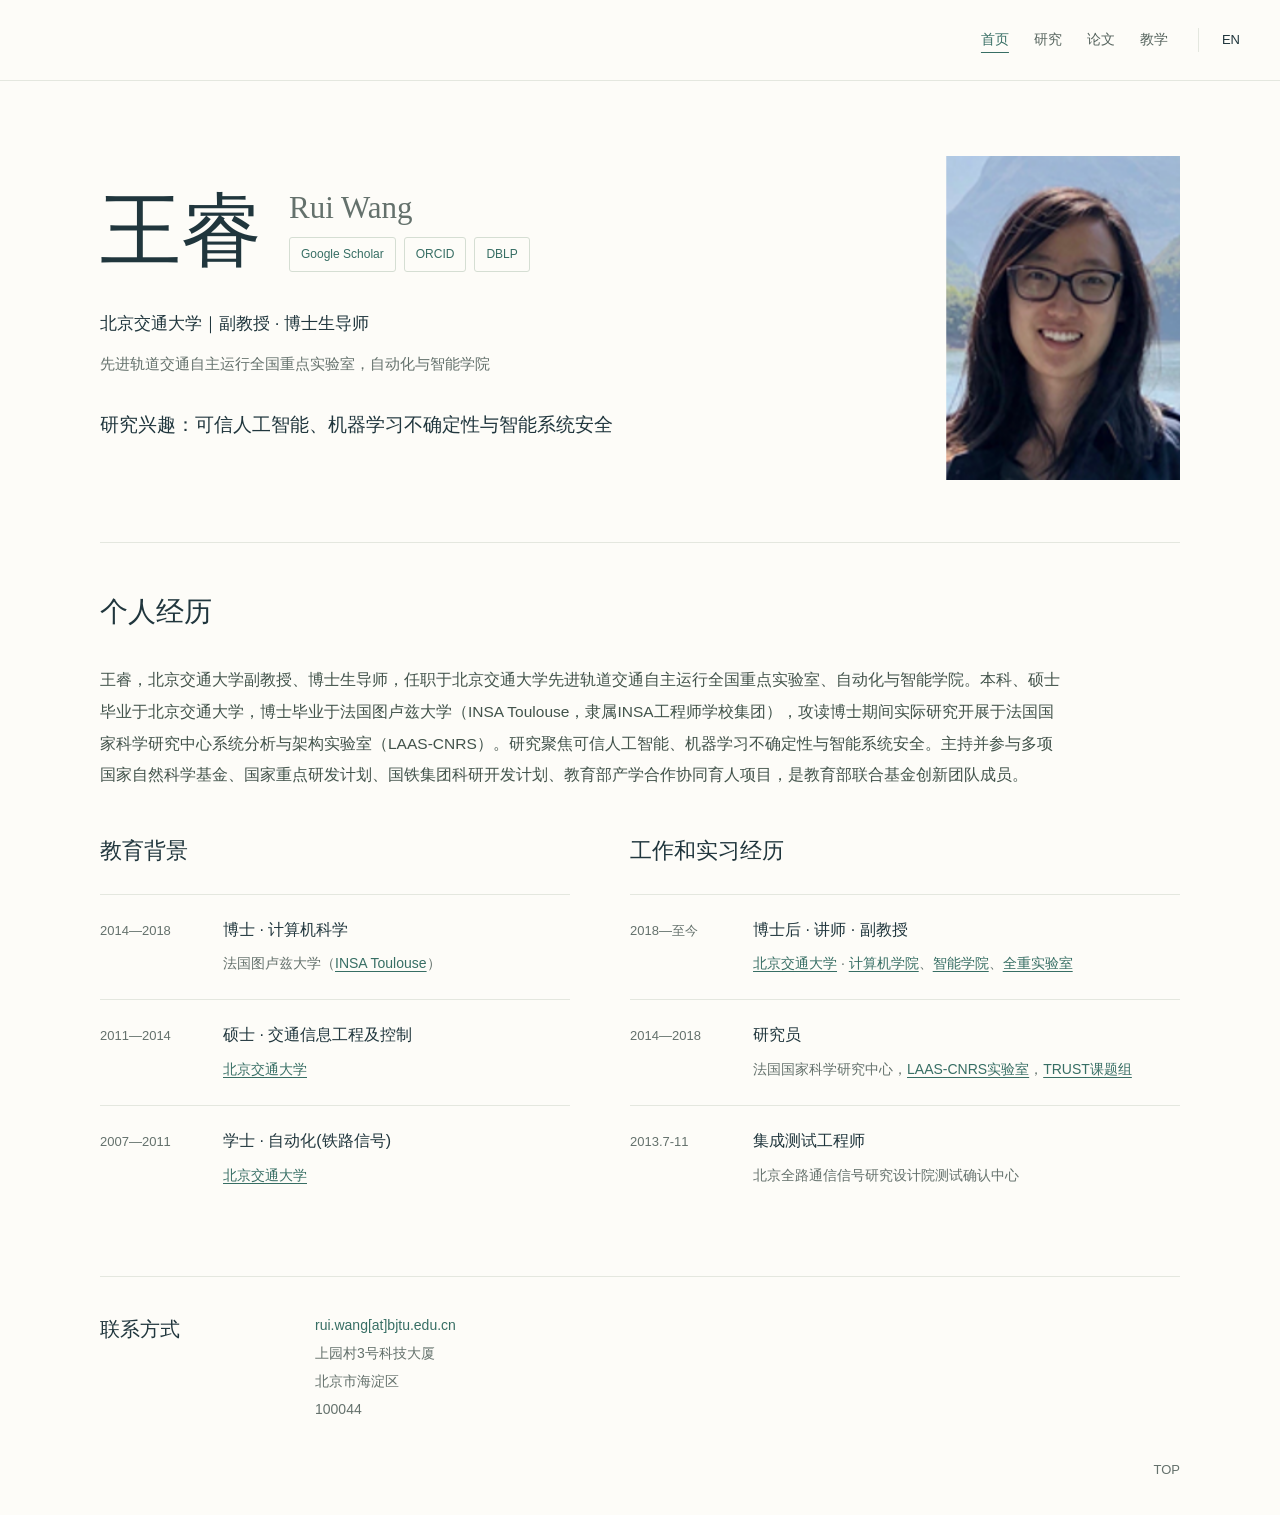
==== index.html @ f7c022c3 "Publish bilingual academic homepage" ====
<!doctype html>
<html lang="zh-CN"><head><meta charset="utf-8"><meta name="viewport" content="width=device-width, initial-scale=1"><title>王睿 | 北京交通大学</title><meta name="description" content="王睿，北京交通大学副教授、博士生导师。研究可信人工智能、不确定性量化、对抗鲁棒性与智能系统安全。"><meta name="theme-color" content="#fdfcf8"><link rel="icon" type="image/svg+xml" href="./assets/favicon.svg"><link rel="stylesheet" href="./styles.css"><link rel="canonical" href="https://rwang0309.github.io/"><link rel="alternate" hreflang="zh-CN" href="https://rwang0309.github.io/"><link rel="alternate" hreflang="en" href="https://rwang0309.github.io/en/"><link rel="alternate" hreflang="x-default" href="https://rwang0309.github.io/"><meta property="og:title" content="王睿 | 北京交通大学"><meta property="og:description" content="王睿，北京交通大学副教授、博士生导师。研究可信人工智能、不确定性量化、对抗鲁棒性与智能系统安全。"><meta property="og:type" content="profile"><meta property="og:url" content="https://rwang0309.github.io/"><meta property="og:image" content="https://rwang0309.github.io/assets/portrait.png"><meta property="og:locale" content="zh_CN"><script type="application/ld+json">{"@context":"https://schema.org","@type":"Person","name":"Rui Wang","alternateName":"王睿","jobTitle":"Associate Professor","url":"https://rwang0309.github.io","email":"mailto:rui.wang@bjtu.edu.cn","image":"https://rwang0309.github.io/assets/portrait.png","affiliation":{"@type":"CollegeOrUniversity","name":"Beijing Jiaotong University"},"sameAs":["https://scholar.google.com/citations?user=rSBGefoAAAAJ&hl=en","https://orcid.org/0000-0002-7121-9574","https://dblp.org/pid/06/2293-42.html"]}</script><script src="./app.js" defer></script></head>
<body data-page="home" id="top"><a class="skip-link" href="#main">跳转到正文</a><header class="site-header"><div class="header-inner container"><button class="menu-toggle" type="button" aria-expanded="false" aria-controls="main-nav" aria-label="展开导航"><span></span><span></span></button><nav class="main-nav" id="main-nav" aria-label="主导航"><a href="index.html" aria-current="page">首页</a><a href="research.html">研究</a><a href="publications.html">论文</a><a href="teaching.html">教学</a></nav><a class="language-switch" href="en/index.html" lang="en" hreflang="en" aria-label="Switch to English">EN</a></div></header><main class="container page-main" id="main"><section class="hero"><div class="hero-copy"><div class="hero-identity"><h1 class="hero-name">王睿</h1><div class="alternate-identity"><p class="alternate-name" lang="en">Rui Wang</p><div class="academic-links" aria-label="学术主页"><a class="academic-link" href="https://scholar.google.com/citations?user=rSBGefoAAAAJ&amp;hl=en" target="_blank" rel="noopener noreferrer">Google Scholar</a><a class="academic-link" href="https://orcid.org/0000-0002-7121-9574" target="_blank" rel="noopener noreferrer">ORCID</a><a class="academic-link" href="https://dblp.org/pid/06/2293-42.html" target="_blank" rel="noopener noreferrer">DBLP</a></div></div></div><p class="hero-role">北京交通大学｜副教授 · 博士生导师</p><p class="hero-affiliation">先进轨道交通自主运行全国重点实验室，自动化与智能学院</p><p class="hero-focus">研究兴趣：可信人工智能、机器学习不确定性与智能系统安全</p></div><div class="hero-portrait"><div class="portrait-wrap"><img src="./assets/portrait.png" width="196" height="270" alt="王睿老师肖像" fetchpriority="high"></div></div></section><section class="home-biography" id="biography"><h2 class="home-section-title">个人经历</h2><div class="bio-copy"><p>王睿，北京交通大学副教授、博士生导师，任职于北京交通大学先进轨道交通自主运行全国重点实验室、自动化与智能学院。本科、硕士毕业于北京交通大学，博士毕业于法国图卢兹大学（INSA Toulouse，隶属INSA工程师学校集团），攻读博士期间实际研究开展于法国国家科学研究中心系统分析与架构实验室（LAAS-CNRS）。研究聚焦可信人工智能、机器学习不确定性与智能系统安全。主持并参与多项国家自然科学基金、国家重点研发计划、国铁集团科研开发计划、教育部产学合作协同育人项目，是教育部联合基金创新团队成员。</p></div><div class="timeline-grid"><section class="timeline-column"><h2>教育背景</h2><div class="timeline-item"><span class="timeline-date">2014—2018</span><div class="timeline-detail"><h3>博士 · 计算机科学</h3><p>法国图卢兹大学（<a href="https://www.insa-toulouse.fr/" target="_blank" rel="noopener noreferrer">INSA Toulouse</a>）</p></div></div><div class="timeline-item"><span class="timeline-date">2011—2014</span><div class="timeline-detail"><h3>硕士 · 交通信息工程及控制</h3><p><a href="https://www.bjtu.edu.cn/" target="_blank" rel="noopener noreferrer">北京交通大学</a></p></div></div><div class="timeline-item"><span class="timeline-date">2007—2011</span><div class="timeline-detail"><h3>学士 · 自动化(铁路信号)</h3><p><a href="https://www.bjtu.edu.cn/" target="_blank" rel="noopener noreferrer">北京交通大学</a></p></div></div></section><section class="timeline-column"><h2>工作和实习经历</h2><div class="timeline-item"><span class="timeline-date">2018—至今</span><div class="timeline-detail"><h3>博士后 · 讲师 · 副教授</h3><p><a href="https://www.bjtu.edu.cn/" target="_blank" rel="noopener noreferrer">北京交通大学</a> · <a href="https://cs.bjtu.edu.cn/" target="_blank" rel="noopener noreferrer">计算机学院</a>、<a href="https://ai.bjtu.edu.cn/" target="_blank" rel="noopener noreferrer">智能学院</a>、<a href="https://raolab.bjtu.edu.cn/" target="_blank" rel="noopener noreferrer">全重实验室</a></p></div></div><div class="timeline-item"><span class="timeline-date">2014—2018</span><div class="timeline-detail"><h3>研究员</h3><p>法国国家科学研究中心，<a href="https://www.laas.fr/fr/" target="_blank" rel="noopener noreferrer">LAAS-CNRS实验室</a>，<a href="https://www.laas.fr/fr/equipes/trust/" target="_blank" rel="noopener noreferrer">TRUST课题组</a></p></div></div><div class="timeline-item"><span class="timeline-date">2013.7-11</span><div class="timeline-detail"><h3>集成测试工程师</h3><p>北京全路通信信号研究设计院测试确认中心</p></div></div></section></div></section></main><footer class="site-footer"><div class="container contact-footer" id="contact"><h2>联系方式</h2><address><a href="mailto:rui.wang@bjtu.edu.cn">rui.wang[at]bjtu.edu.cn</a><br>上园村3号科技大厦<br>北京市海淀区<br>100044</address></div><div class="container footer-inner"><a class="back-to-top" href="#top">TOP</a></div></footer></body></html>
---- styles.css ----
:root {
  color-scheme: light;
  --paper: #fdfcf8;
  --ink: #20363d;
  --muted: #64716c;
  --teal: #376e64;
  --line: #e4e7df;
  --font: -apple-system, BlinkMacSystemFont, "PingFang SC", "Microsoft YaHei", "Helvetica Neue", sans-serif;
}
*, *::before, *::after { box-sizing: border-box; }
html { scroll-padding-top: 95px; }
body { margin: 0; min-height: 100vh; display: flex; flex-direction: column; background: var(--paper); color: var(--ink); font-family: var(--font); font-size: 16px; line-height: 1.8; -webkit-font-smoothing: antialiased; }
[hidden] { display: none !important; }
::selection { background: #e5ede3; }
a { color: var(--teal); text-decoration-thickness: 1px; text-underline-offset: .22em; }
a:hover { color: #214f45; }
a:focus-visible, button:focus-visible { outline: 2px solid var(--teal); outline-offset: 5px; }
button { font: inherit; cursor: pointer; }
img { display: block; max-width: 100%; height: auto; }
h1, h2, h3, p { margin-top: 0; }
h1, h2, h3 { font-weight: 500; }
.container { width: min(1080px, calc(100% - 96px)); margin-inline: auto; }
.skip-link { position: fixed; z-index: 100; left: 16px; top: 10px; padding: 8px 16px; color: white; background: var(--ink); transform: translateY(-180%); }
.skip-link:focus { transform: translateY(0); }
.site-header { position: sticky; z-index: 20; top: 0; background: var(--paper); border-bottom: 1px solid var(--line); }
.header-inner { width: min(1200px, calc(100% - 72px)); min-height: 80px; display: flex; align-items: center; gap: 30px; }
.brand { flex-shrink: 0; color: var(--ink); font-size: 18px; font-weight: 500; text-decoration: none; }
.main-nav { display: flex; gap: 25px; align-items: center; margin-left: auto; }
.main-nav a { color: #56645e; text-decoration: none; font-size: 14px; white-space: nowrap; }
.main-nav a[aria-current="page"] { color: var(--teal); text-decoration: underline; text-underline-offset: 8px; }
.language-switch { padding-left: 23px; border-left: 1px solid var(--line); color: var(--ink); text-decoration: none; font-size: 13px; }
.menu-toggle { display: none; min-height: 42px; width: 42px; border: 1px solid var(--line); color: var(--ink); background: transparent; }
.menu-toggle span { display: block; width: 18px; height: 1.5px; margin: 5px auto; background: currentColor; }
.page-main { flex: 1; padding-block: 55px 70px; }
.page-title { margin-bottom: 37px; font-size: 32px; line-height: 1.4; }
html[lang="en"] .page-title { font-family: Georgia, "Times New Roman", serif; font-size: 37px; }
body[data-page="home"] .page-main { display: flex; flex-direction: column; justify-content: center; padding-block: 55px 35px; }
.hero { display: grid; grid-template-columns: minmax(0, 1fr) 235px; align-items: center; gap: 85px; padding-block: 40px 65px; }
.hero-name { margin-bottom: 30px; font-size: clamp(60px, 6.3vw, 82px); font-weight: 500; line-height: 1.2; }
html[lang="en"] .hero-name { font-family: Georgia, "Times New Roman", serif; font-weight: 400; letter-spacing: -.04em; }
.hero-name span { display: inline-block; margin-left: 21px; color: var(--muted); font: 400 .38em Georgia, serif; letter-spacing: 0; }
html[lang="en"] .hero-name span { font-family: var(--font); }
.hero-role { margin-bottom: 11px; font-size: 17px; font-weight: 500; }
.hero-affiliation { margin-bottom: 29px; color: var(--muted); font-size: 15px; line-height: 1.9; }
.hero-focus { margin-bottom: 12px; font-size: 21px; line-height: 1.8; }
.hero-focus-en { margin-bottom: 0; color: var(--muted); font: italic 17px/1.8 Georgia, serif; }
.hero-actions { display: flex; align-items: center; gap: 20px; margin-top: 28px; }
.button { display: inline-flex; align-items: center; justify-content: center; min-width: 85px; min-height: 43px; padding: 8px 21px; text-decoration: none; font-size: 14px; }
.button-primary { background: var(--teal); color: white; border: 1px solid var(--teal); }
.button-primary:hover { color: white; background: #28584e; }
.button-text { border: 1px solid #cfdbd1; }
.hero-portrait { width: 235px; justify-self: end; }
.portrait-wrap img { width: 100%; aspect-ratio: 196 / 270; object-fit: cover; }
.home-contact { display: flex; flex-wrap: wrap; gap: 18px 32px; padding-top: 23px; border-top: 1px solid var(--line); }
.home-contact a { font-size: 14px; text-decoration: none; }
.home-contact a:hover { text-decoration: underline; }
.bio-copy { max-width: 960px; }
.bio-copy p { margin-bottom: 22px; color: #42534b; font-size: 15.5px; line-height: 2.05; }
.timeline-grid { display: grid; grid-template-columns: 1fr 1.17fr; gap: 60px; margin-top: 50px; }
.timeline-column h2 { margin-bottom: 23px; font-size: 22px; }
.timeline-item { display: grid; grid-template-columns: 105px minmax(0,1fr); gap: 18px; padding-block: 22px; border-top: 1px solid var(--line); }
.timeline-date { padding-top: 2px; color: var(--muted); font-size: 13px; font-variant-numeric: tabular-nums; }
.timeline-detail h3 { margin-bottom: 7px; font-size: 16px; line-height: 1.65; }
.timeline-detail p { margin-bottom: 0; color: var(--muted); font-size: 14px; line-height: 1.95; }
.research-list { max-width: 860px; }
.research-area { padding-block: 29px 32px; border-top: 1px solid var(--line); }
.research-area h2 { margin-bottom: 15px; font-size: 23px; line-height: 1.55; }
.area-description { margin-bottom: 17px; color: #53645a; font-size: 16px; line-height: 1.95; }
.area-papers { font-size: 14px; }
.publications-tools { margin-bottom: 23px; }
.publications-tools > a { font-size: 14px; }
.filter-bar { display: flex; flex-wrap: wrap; gap: 9px; margin-top: 23px; }
.filter-button { min-height: 40px; padding: 7px 14px; border: 1px solid var(--line); background: transparent; color: var(--muted); font-size: 13px; line-height: 1.6; }
.filter-button:hover { border-color: var(--teal); }
.filter-button.active { color: white; background: var(--teal); border-color: var(--teal); }
.publication { display: grid; grid-template-columns: 115px minmax(0,1fr); gap: 25px; padding-block: 25px; border-top: 1px solid var(--line); }
.pub-meta { color: var(--teal); font-size: 13px; line-height: 1.65; overflow-wrap: anywhere; }
.pub-year { display: block; margin-top: 5px; color: var(--muted); }
.pub-content { min-width: 0; }
.pub-title { margin-bottom: 8px; font-size: 17px; line-height: 1.65; }
.pub-authors, .pub-journal { margin-bottom: 8px; color: var(--muted); font-size: 13px; line-height: 1.85; }
.pub-authors strong { color: var(--ink); font-weight: 600; }
.pub-links { display: flex; flex-wrap: wrap; gap: 22px; }
.pub-links a { font-size: 13px; }
.project { display: grid; grid-template-columns: 120px minmax(0,1fr) auto; gap: 22px; align-items: baseline; padding-block: 27px; border-top: 1px solid var(--line); }
.project-years, .project-role { color: var(--muted); font-size: 14px; white-space: nowrap; }
.project-role.pi { color: var(--teal); }
.project-content h2 { margin-bottom: 8px; font-size: 17px; line-height: 1.75; }
.project-content p { margin-bottom: 0; color: var(--muted); font-size: 14px; }
.teaching-table, .alumni-table { width: 100%; border-collapse: collapse; text-align: left; }
.teaching-table th, .teaching-table td, .alumni-table th, .alumni-table td { padding: 23px 17px; border-bottom: 1px solid var(--line); vertical-align: top; font-size: 15px; }
.teaching-table th, .alumni-table th { border-top: 1px solid var(--line); color: var(--muted); font-size: 14px; font-weight: 400; }
.teaching-table th:first-child, .teaching-table td:first-child, .alumni-table th:first-child, .alumni-table td:first-child { padding-left: 0; }
.teaching-table th:first-child { width: 49%; }
.teaching-table th:nth-child(2) { width: 18%; }
.teaching-table td:nth-child(2), .teaching-table td:nth-child(3) { color: var(--muted); }
.course-title { font-size: 18px; line-height: 1.65; }
.alumni-groups { display: grid; grid-template-columns: 1fr 1fr; gap: 48px; }
.alumni-group { min-width: 0; }
.alumni-group h2 { margin-bottom: 26px; font-size: 22px; }
.alumni-table th, .alumni-table td { font-size: 14px; padding-inline: 11px; }
.alumni-template td { height: 90px; color: #9aa79a; }
.site-footer { margin-top: auto; }
.footer-inner { display: flex; justify-content: flex-end; padding-block: 20px 29px; }
.back-to-top { min-width: 42px; padding-block: 5px; text-align: right; color: var(--muted); text-decoration: none; font-size: 13px; }
@media (max-width: 1100px) {
 .container { width: calc(100% - 72px); }
 .header-inner { width: calc(100% - 56px); gap: 22px; }
 .main-nav { gap: 18px; }
 .main-nav a { font-size: 13px; }
 .hero { grid-template-columns: minmax(0,1fr) 215px; gap: 50px; }
 .hero-portrait { width: 215px; }
 .timeline-grid { gap: 36px; }
}
@media (max-width: 1000px) {
 .header-inner { position: relative; min-height: 74px; }
 .brand { margin-right: auto; }
 .menu-toggle { display: block; order: 3; }
 .language-switch { order: 2; border: 0; padding-left: 0; }
 .main-nav { display: none; position: absolute; inset: 74px -28px auto; flex-direction: column; align-items: stretch; gap: 0; padding: 10px 28px 18px; background: var(--paper); border-bottom: 1px solid var(--line); }
 .main-nav.is-open { display: flex; }
 .main-nav a { padding-block: 9px; font-size: 15px; }
 .main-nav a[aria-current="page"] { text-decoration: none; font-weight: 600; }
}
@media (max-width: 760px) {
 .container { width: calc(100% - 40px); }
 .header-inner { width: calc(100% - 36px); min-height: 70px; gap: 20px; }
 .brand { font-size: 17px; }
 .main-nav { inset: 70px -18px auto; padding-inline: 20px; }
 .page-main { padding-block: 35px 45px; }
 .page-title, html[lang="en"] .page-title { margin-bottom: 28px; font-size: 29px; }
 body[data-page="home"] .page-main { padding-block: 30px 25px; }
 .hero { grid-template-columns: minmax(0,1fr); gap: 34px; padding-block: 17px 35px; }
 .hero-name { margin-bottom: 25px; font-size: 55px; }
 .hero-name span { margin-left: 14px; font-size: .39em; }
 .hero-role { font-size: 15px; }
 .hero-affiliation { margin-bottom: 25px; font-size: 14px; }
 .hero-focus { font-size: 19px; }
 .hero-focus-en { font-size: 16px; }
 .hero-actions { margin-top: 24px; }
 .hero-portrait { width: 155px; justify-self: start; }
 .home-contact { gap: 12px 24px; }
 .home-contact a { font-size: 14px; }
 .bio-copy p { font-size: 15px; line-height: 2; }
 .timeline-grid { grid-template-columns: minmax(0,1fr); gap: 30px; margin-top: 35px; }
 .timeline-column h2 { font-size: 21px; }
 .timeline-item { grid-template-columns: 93px minmax(0,1fr); gap: 15px; padding-block: 20px; }
 .timeline-date { font-size: 12px; }
 .timeline-detail h3 { font-size: 15px; }
 .timeline-detail p { font-size: 14px; }
 .research-area { padding-block: 24px 28px; }
 .research-area h2 { font-size: 21px; }
 .area-description { font-size: 15px; }
 .filter-bar { gap: 7px; }
 .filter-button { padding-inline: 12px; font-size: 13px; }
 .publication { grid-template-columns: minmax(0,1fr); gap: 10px; }
 .pub-venue { font-weight: 500; }
 .pub-year { display: inline; margin-left: 15px; }
 .pub-title { font-size: 16px; }
 .pub-authors, .pub-journal, .pub-links a { font-size: 13px; }
 .project { grid-template-columns: minmax(0,1fr) auto; gap: 8px 15px; padding-block: 22px; }
 .project-years { grid-column: 1; font-size: 13px; }
 .project-role { grid-column: 2; grid-row: 1; font-size: 13px; }
 .project-content { grid-column: 1/-1; grid-row: 2; }
 .project-content h2 { font-size: 16px; }
 .alumni-groups { grid-template-columns: minmax(0,1fr); gap: 38px; }
 .alumni-group h2 { font-size: 21px; }
 .alumni-table th, .alumni-table td { padding-inline: 7px; font-size: 14px; }
 .footer-inner { padding-block: 16px 23px; }
}
@media (max-width: 600px) {
 .teaching-table, .teaching-table tbody { display: block; }
 .teaching-table thead { position: absolute; width: 1px; height: 1px; padding: 0; overflow: hidden; clip: rect(0,0,0,0); white-space: nowrap; }
 .teaching-table tr { display: grid; grid-template-columns: auto minmax(0,1fr); gap: 8px 20px; padding-block: 22px; border-top: 1px solid var(--line); }
 .teaching-table td { display: block; border: 0; padding: 0; font-size: 14px; }
 .teaching-table td:first-child { grid-column: 1/-1; }
 .course-title { font-size: 18px; }
}
/* Identity links, biography on the home page, and shared contact details. */
.header-inner { justify-content: flex-end; }
body[data-page="home"] .page-main { display: block; padding-block: 55px 65px; }
.hero { padding-block: 20px 62px; }
.hero-identity { display: flex; flex-wrap: wrap; align-items: center; column-gap: 27px; row-gap: 15px; margin-bottom: 30px; }
.hero-identity .hero-name { margin: 0; flex-shrink: 0; }
.alternate-identity { min-width: 0; }
.alternate-name { margin: 0 0 11px; color: var(--muted); font: 400 31px/1.2 Georgia, serif; }
html[lang="en"] .alternate-name { font-family: var(--font); font-size: 28px; }
.academic-links { display: flex; flex-wrap: wrap; gap: 8px; }
.academic-link { display: inline-flex; align-items: center; justify-content: center; min-height: 35px; padding: 4px 11px; border: 1px solid #d5ded3; border-radius: 3px; color: var(--teal); font-size: 12px; text-decoration: none; white-space: nowrap; }
.academic-link:hover { background: #f1f4eb; }
.hero-focus { font-size: 19px; }
.home-biography { padding-top: 44px; border-top: 1px solid var(--line); }
.home-section-title { margin-bottom: 27px; font-size: 28px; }
.home-biography .timeline-grid { margin-top: 40px; }
.contact-footer { display: grid; grid-template-columns: 190px minmax(0,1fr); gap: 25px; padding-block: 34px 10px; border-top: 1px solid var(--line); }
.contact-footer h2 { margin: 0; font-size: 20px; }
.contact-footer address { color: var(--muted); font-size: 14px; font-style: normal; line-height: 2; }
.contact-footer address a { text-decoration: none; }
.contact-footer address a:hover { text-decoration: underline; }
.research-list { max-width: none; }
.research-area { display: grid; grid-template-columns: minmax(0,1fr) 280px; align-items: center; gap: 45px; }
.research-illustration { width: 280px; height: auto; background: #f3f5ed; }
.teaching-list { margin: 0; padding-left: 28px; }
.teaching-list li { padding: 18px 0 21px 8px; border-top: 1px solid var(--line); }
.teaching-list li::marker { color: var(--teal); font-size: 18px; }
.teaching-list .course-title { margin-bottom: 8px; font-size: 20px; font-weight: 500; }
.course-level { display: inline-block; margin-left: 20px; color: var(--muted); font-size: 15px; font-weight: 400; }
.course-terms { margin-bottom: 0; color: var(--muted); font-size: 15px; }
@media (max-width: 1000px) {
 .research-area { grid-template-columns: minmax(0,1fr) 235px; gap: 28px; }
 .research-illustration { width: 235px; }
}
@media (max-width: 760px) {
 body[data-page="home"] .page-main { padding-block: 28px 45px; }
 .hero { padding-block: 15px 36px; }
 .hero-identity { gap: 14px; margin-bottom: 25px; }
 .alternate-name { font-size: 27px; margin-bottom: 12px; }
 html[lang="en"] .alternate-name { font-size: 25px; }
 .academic-link { min-height: 36px; padding-inline: 10px; font-size: 12px; }
 .hero-focus { font-size: 17px; }
 .home-biography { padding-top: 32px; }
 .home-section-title { font-size: 25px; }
 .contact-footer { grid-template-columns: minmax(0,1fr); gap: 16px; padding-top: 25px; }
 .contact-footer h2 { font-size: 19px; }
 .research-area { grid-template-columns: minmax(0,1fr); gap: 22px; }
 .research-illustration { width: min(100%,300px); }
 .teaching-list { padding-left: 24px; }
 .teaching-list li { padding-left: 5px; }
 .teaching-list .course-title { font-size: 18px; }
 .course-level { margin-left: 13px; font-size: 14px; }
 .course-terms { font-size: 14px; }
}
@media (prefers-reduced-motion: reduce) {
 html { scroll-behavior: auto; }
}
@media print {
 .site-header, .site-footer, .hero-actions, .filter-bar, .skip-link { display: none !important; }
 body { background: white; font-size: 10pt; }
 .container { width: 100%; }
 .page-main { padding: 0; }
 .publication, .project, .timeline-item, tr { break-inside: avoid; }
}
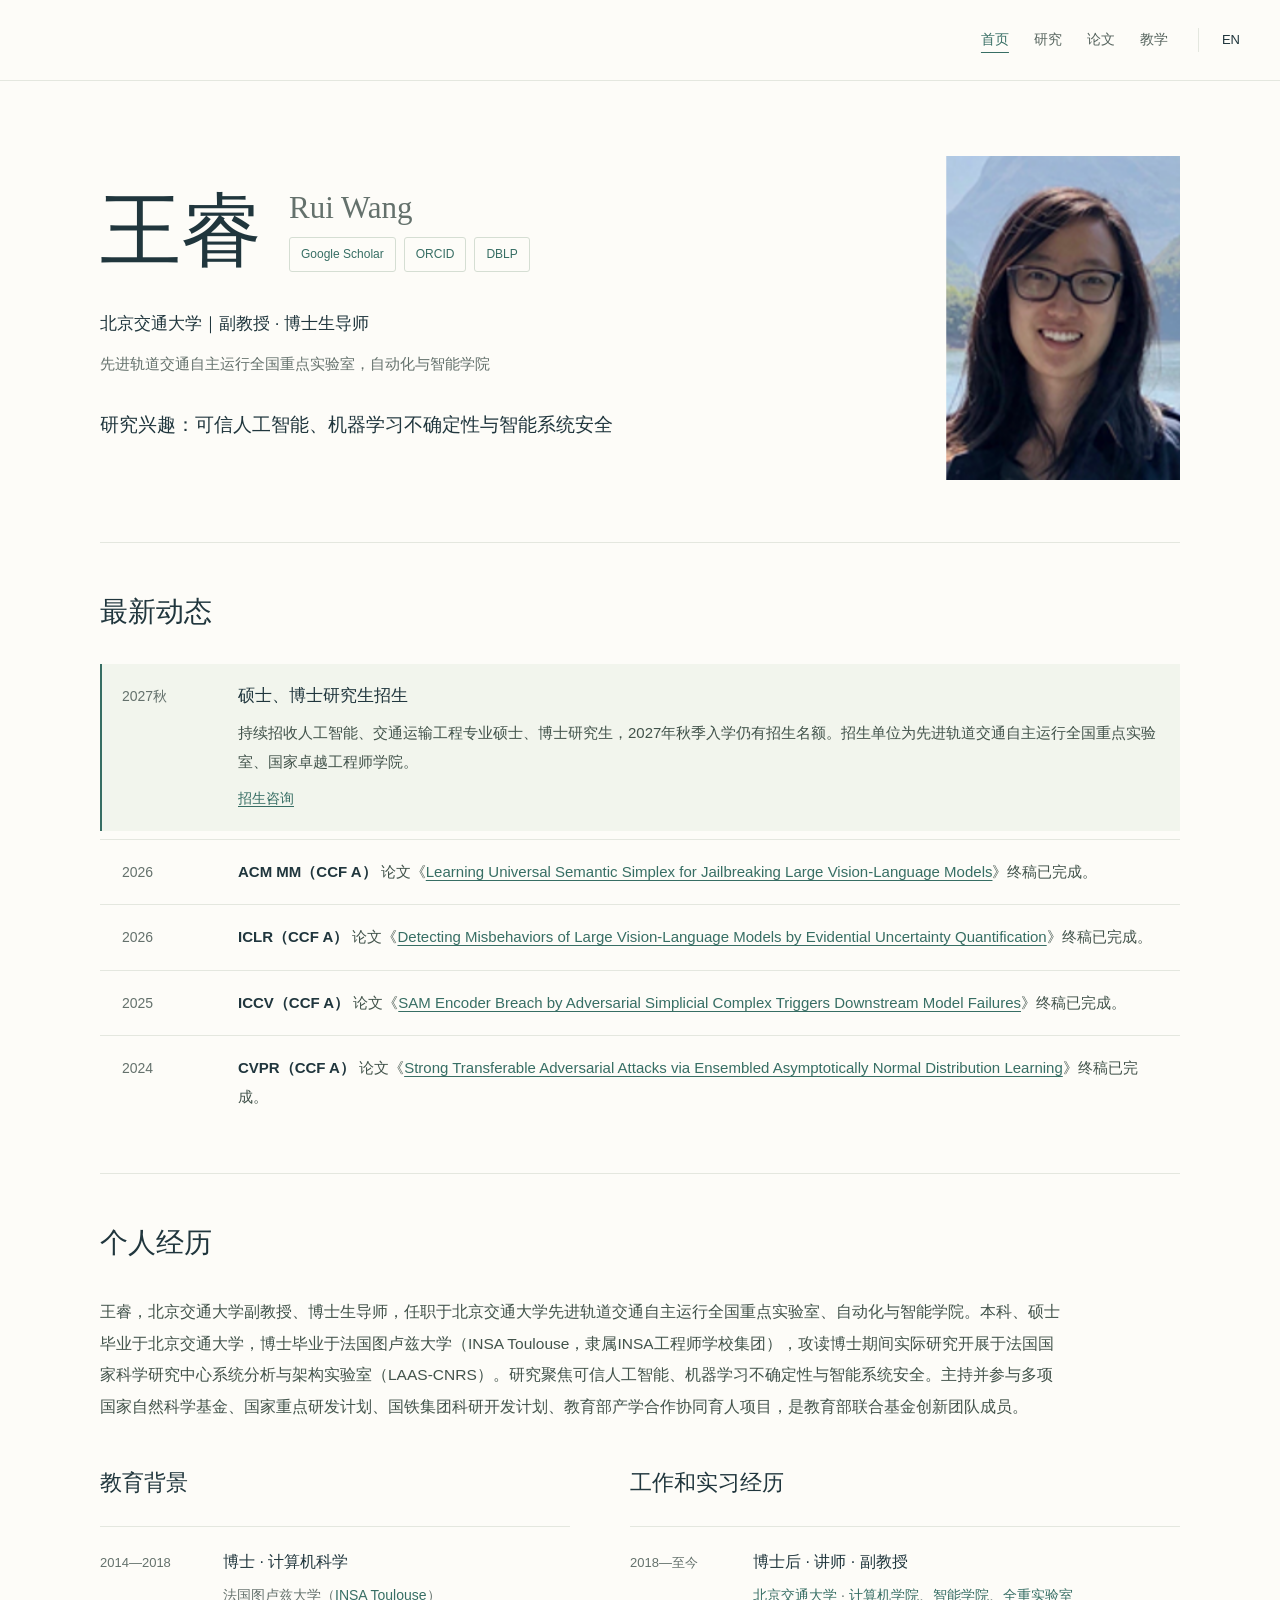
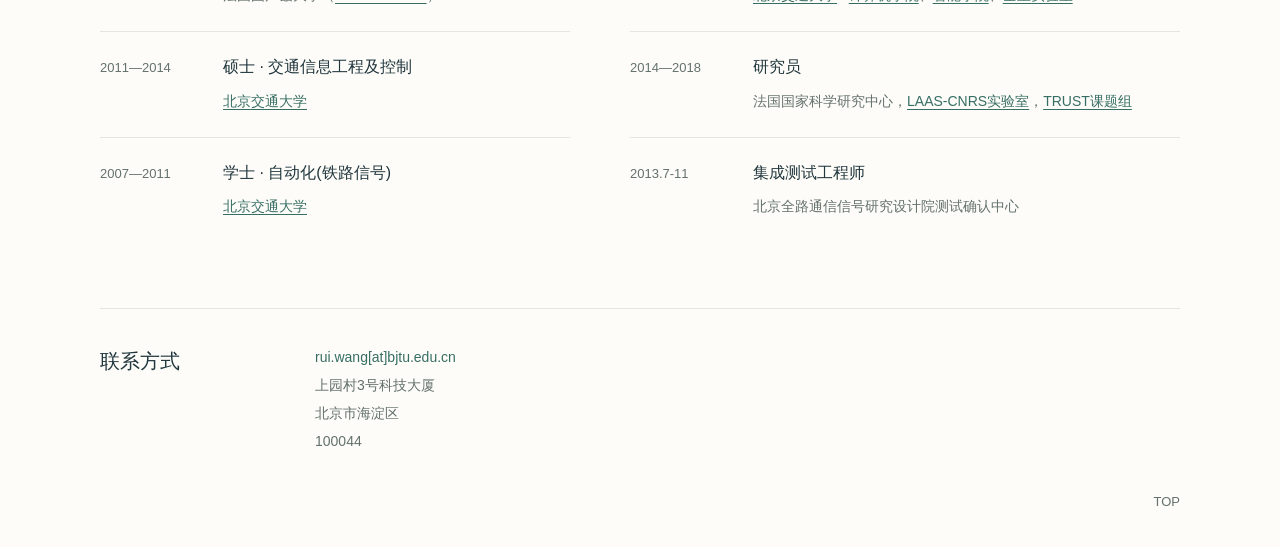
==== commit d02f4fcb: "Add bilingual news and Fall 2027 graduate recruitment" ====
--- a/index.html
+++ b/index.html
@@ -1,3 +1,3 @@
 <!doctype html>
 <html lang="zh-CN"><head><meta charset="utf-8"><meta name="viewport" content="width=device-width, initial-scale=1"><title>王睿 | 北京交通大学</title><meta name="description" content="王睿，北京交通大学副教授、博士生导师。研究可信人工智能、不确定性量化、对抗鲁棒性与智能系统安全。"><meta name="theme-color" content="#fdfcf8"><link rel="icon" type="image/svg+xml" href="./assets/favicon.svg"><link rel="stylesheet" href="./styles.css"><link rel="canonical" href="https://rwang0309.github.io/"><link rel="alternate" hreflang="zh-CN" href="https://rwang0309.github.io/"><link rel="alternate" hreflang="en" href="https://rwang0309.github.io/en/"><link rel="alternate" hreflang="x-default" href="https://rwang0309.github.io/"><meta property="og:title" content="王睿 | 北京交通大学"><meta property="og:description" content="王睿，北京交通大学副教授、博士生导师。研究可信人工智能、不确定性量化、对抗鲁棒性与智能系统安全。"><meta property="og:type" content="profile"><meta property="og:url" content="https://rwang0309.github.io/"><meta property="og:image" content="https://rwang0309.github.io/assets/portrait.png"><meta property="og:locale" content="zh_CN"><script type="application/ld+json">{"@context":"https://schema.org","@type":"Person","name":"Rui Wang","alternateName":"王睿","jobTitle":"Associate Professor","url":"https://rwang0309.github.io","email":"mailto:rui.wang@bjtu.edu.cn","image":"https://rwang0309.github.io/assets/portrait.png","affiliation":{"@type":"CollegeOrUniversity","name":"Beijing Jiaotong University"},"sameAs":["https://scholar.google.com/citations?user=rSBGefoAAAAJ&hl=en","https://orcid.org/0000-0002-7121-9574","https://dblp.org/pid/06/2293-42.html"]}</script><script src="./app.js" defer></script></head>
-<body data-page="home" id="top"><a class="skip-link" href="#main">跳转到正文</a><header class="site-header"><div class="header-inner container"><button class="menu-toggle" type="button" aria-expanded="false" aria-controls="main-nav" aria-label="展开导航"><span></span><span></span></button><nav class="main-nav" id="main-nav" aria-label="主导航"><a href="index.html" aria-current="page">首页</a><a href="research.html">研究</a><a href="publications.html">论文</a><a href="teaching.html">教学</a></nav><a class="language-switch" href="en/index.html" lang="en" hreflang="en" aria-label="Switch to English">EN</a></div></header><main class="container page-main" id="main"><section class="hero"><div class="hero-copy"><div class="hero-identity"><h1 class="hero-name">王睿</h1><div class="alternate-identity"><p class="alternate-name" lang="en">Rui Wang</p><div class="academic-links" aria-label="学术主页"><a class="academic-link" href="https://scholar.google.com/citations?user=rSBGefoAAAAJ&amp;hl=en" target="_blank" rel="noopener noreferrer">Google Scholar</a><a class="academic-link" href="https://orcid.org/0000-0002-7121-9574" target="_blank" rel="noopener noreferrer">ORCID</a><a class="academic-link" href="https://dblp.org/pid/06/2293-42.html" target="_blank" rel="noopener noreferrer">DBLP</a></div></div></div><p class="hero-role">北京交通大学｜副教授 · 博士生导师</p><p class="hero-affiliation">先进轨道交通自主运行全国重点实验室，自动化与智能学院</p><p class="hero-focus">研究兴趣：可信人工智能、机器学习不确定性与智能系统安全</p></div><div class="hero-portrait"><div class="portrait-wrap"><img src="./assets/portrait.png" width="196" height="270" alt="王睿老师肖像" fetchpriority="high"></div></div></section><section class="home-biography" id="biography"><h2 class="home-section-title">个人经历</h2><div class="bio-copy"><p>王睿，北京交通大学副教授、博士生导师，任职于北京交通大学先进轨道交通自主运行全国重点实验室、自动化与智能学院。本科、硕士毕业于北京交通大学，博士毕业于法国图卢兹大学（INSA Toulouse，隶属INSA工程师学校集团），攻读博士期间实际研究开展于法国国家科学研究中心系统分析与架构实验室（LAAS-CNRS）。研究聚焦可信人工智能、机器学习不确定性与智能系统安全。主持并参与多项国家自然科学基金、国家重点研发计划、国铁集团科研开发计划、教育部产学合作协同育人项目，是教育部联合基金创新团队成员。</p></div><div class="timeline-grid"><section class="timeline-column"><h2>教育背景</h2><div class="timeline-item"><span class="timeline-date">2014—2018</span><div class="timeline-detail"><h3>博士 · 计算机科学</h3><p>法国图卢兹大学（<a href="https://www.insa-toulouse.fr/" target="_blank" rel="noopener noreferrer">INSA Toulouse</a>）</p></div></div><div class="timeline-item"><span class="timeline-date">2011—2014</span><div class="timeline-detail"><h3>硕士 · 交通信息工程及控制</h3><p><a href="https://www.bjtu.edu.cn/" target="_blank" rel="noopener noreferrer">北京交通大学</a></p></div></div><div class="timeline-item"><span class="timeline-date">2007—2011</span><div class="timeline-detail"><h3>学士 · 自动化(铁路信号)</h3><p><a href="https://www.bjtu.edu.cn/" target="_blank" rel="noopener noreferrer">北京交通大学</a></p></div></div></section><section class="timeline-column"><h2>工作和实习经历</h2><div class="timeline-item"><span class="timeline-date">2018—至今</span><div class="timeline-detail"><h3>博士后 · 讲师 · 副教授</h3><p><a href="https://www.bjtu.edu.cn/" target="_blank" rel="noopener noreferrer">北京交通大学</a> · <a href="https://cs.bjtu.edu.cn/" target="_blank" rel="noopener noreferrer">计算机学院</a>、<a href="https://ai.bjtu.edu.cn/" target="_blank" rel="noopener noreferrer">智能学院</a>、<a href="https://raolab.bjtu.edu.cn/" target="_blank" rel="noopener noreferrer">全重实验室</a></p></div></div><div class="timeline-item"><span class="timeline-date">2014—2018</span><div class="timeline-detail"><h3>研究员</h3><p>法国国家科学研究中心，<a href="https://www.laas.fr/fr/" target="_blank" rel="noopener noreferrer">LAAS-CNRS实验室</a>，<a href="https://www.laas.fr/fr/equipes/trust/" target="_blank" rel="noopener noreferrer">TRUST课题组</a></p></div></div><div class="timeline-item"><span class="timeline-date">2013.7-11</span><div class="timeline-detail"><h3>集成测试工程师</h3><p>北京全路通信信号研究设计院测试确认中心</p></div></div></section></div></section></main><footer class="site-footer"><div class="container contact-footer" id="contact"><h2>联系方式</h2><address><a href="mailto:rui.wang@bjtu.edu.cn">rui.wang[at]bjtu.edu.cn</a><br>上园村3号科技大厦<br>北京市海淀区<br>100044</address></div><div class="container footer-inner"><a class="back-to-top" href="#top">TOP</a></div></footer></body></html>+<body data-page="home" id="top"><a class="skip-link" href="#main">跳转到正文</a><header class="site-header"><div class="header-inner container"><button class="menu-toggle" type="button" aria-expanded="false" aria-controls="main-nav" aria-label="展开导航"><span></span><span></span></button><nav class="main-nav" id="main-nav" aria-label="主导航"><a href="index.html" aria-current="page">首页</a><a href="research.html">研究</a><a href="publications.html">论文</a><a href="teaching.html">教学</a></nav><a class="language-switch" href="en/index.html" lang="en" hreflang="en" aria-label="Switch to English">EN</a></div></header><main class="container page-main" id="main"><section class="hero"><div class="hero-copy"><div class="hero-identity"><h1 class="hero-name">王睿</h1><div class="alternate-identity"><p class="alternate-name" lang="en">Rui Wang</p><div class="academic-links" aria-label="学术主页"><a class="academic-link" href="https://scholar.google.com/citations?user=rSBGefoAAAAJ&amp;hl=en" target="_blank" rel="noopener noreferrer">Google Scholar</a><a class="academic-link" href="https://orcid.org/0000-0002-7121-9574" target="_blank" rel="noopener noreferrer">ORCID</a><a class="academic-link" href="https://dblp.org/pid/06/2293-42.html" target="_blank" rel="noopener noreferrer">DBLP</a></div></div></div><p class="hero-role">北京交通大学｜副教授 · 博士生导师</p><p class="hero-affiliation">先进轨道交通自主运行全国重点实验室，自动化与智能学院</p><p class="hero-focus">研究兴趣：可信人工智能、机器学习不确定性与智能系统安全</p></div><div class="hero-portrait"><div class="portrait-wrap"><img src="./assets/portrait.png" width="196" height="270" alt="王睿老师肖像" fetchpriority="high"></div></div></section><section class="home-news" id="news" aria-labelledby="news-heading"><h2 class="home-section-title" id="news-heading">最新动态</h2><ol class="news-list"><li class="news-item news-pinned"><span class="news-date">2027秋</span><div class="news-body"><h3 class="news-title">硕士、博士研究生招生</h3><p class="news-copy">持续招收人工智能、交通运输工程专业硕士、博士研究生，2027年秋季入学仍有招生名额。招生单位为先进轨道交通自主运行全国重点实验室、国家卓越工程师学院。</p><a class="news-contact" href="mailto:rui.wang@bjtu.edu.cn">招生咨询</a></div></li><li class="news-item"><span class="news-date">2026</span><div class="news-body"><p class="news-copy"><strong>ACM MM（CCF A）</strong> 论文《<a class="news-paper" href="https://scholar.google.com/scholar?q=Learning%20Universal%20Semantic%20Simplex%20for%20Jailbreaking%20Large%20Vision-Language%20Models" target="_blank" rel="noopener noreferrer">Learning Universal Semantic Simplex for Jailbreaking Large Vision-Language Models</a>》终稿已完成。</p></div></li><li class="news-item"><span class="news-date">2026</span><div class="news-body"><p class="news-copy"><strong>ICLR（CCF A）</strong> 论文《<a class="news-paper" href="https://arxiv.org/abs/2602.05535" target="_blank" rel="noopener noreferrer">Detecting Misbehaviors of Large Vision-Language Models by Evidential Uncertainty Quantification</a>》终稿已完成。</p></div></li><li class="news-item"><span class="news-date">2025</span><div class="news-body"><p class="news-copy"><strong>ICCV（CCF A）</strong> 论文《<a class="news-paper" href="https://arxiv.org/abs/2508.06127" target="_blank" rel="noopener noreferrer">SAM Encoder Breach by Adversarial Simplicial Complex Triggers Downstream Model Failures</a>》终稿已完成。</p></div></li><li class="news-item"><span class="news-date">2024</span><div class="news-body"><p class="news-copy"><strong>CVPR（CCF A）</strong> 论文《<a class="news-paper" href="https://arxiv.org/abs/2209.11964" target="_blank" rel="noopener noreferrer">Strong Transferable Adversarial Attacks via Ensembled Asymptotically Normal Distribution Learning</a>》终稿已完成。</p></div></li></ol></section><section class="home-biography" id="biography"><h2 class="home-section-title">个人经历</h2><div class="bio-copy"><p>王睿，北京交通大学副教授、博士生导师，任职于北京交通大学先进轨道交通自主运行全国重点实验室、自动化与智能学院。本科、硕士毕业于北京交通大学，博士毕业于法国图卢兹大学（INSA Toulouse，隶属INSA工程师学校集团），攻读博士期间实际研究开展于法国国家科学研究中心系统分析与架构实验室（LAAS-CNRS）。研究聚焦可信人工智能、机器学习不确定性与智能系统安全。主持并参与多项国家自然科学基金、国家重点研发计划、国铁集团科研开发计划、教育部产学合作协同育人项目，是教育部联合基金创新团队成员。</p></div><div class="timeline-grid"><section class="timeline-column"><h2>教育背景</h2><div class="timeline-item"><span class="timeline-date">2014—2018</span><div class="timeline-detail"><h3>博士 · 计算机科学</h3><p>法国图卢兹大学（<a href="https://www.insa-toulouse.fr/" target="_blank" rel="noopener noreferrer">INSA Toulouse</a>）</p></div></div><div class="timeline-item"><span class="timeline-date">2011—2014</span><div class="timeline-detail"><h3>硕士 · 交通信息工程及控制</h3><p><a href="https://www.bjtu.edu.cn/" target="_blank" rel="noopener noreferrer">北京交通大学</a></p></div></div><div class="timeline-item"><span class="timeline-date">2007—2011</span><div class="timeline-detail"><h3>学士 · 自动化(铁路信号)</h3><p><a href="https://www.bjtu.edu.cn/" target="_blank" rel="noopener noreferrer">北京交通大学</a></p></div></div></section><section class="timeline-column"><h2>工作和实习经历</h2><div class="timeline-item"><span class="timeline-date">2018—至今</span><div class="timeline-detail"><h3>博士后 · 讲师 · 副教授</h3><p><a href="https://www.bjtu.edu.cn/" target="_blank" rel="noopener noreferrer">北京交通大学</a> · <a href="https://cs.bjtu.edu.cn/" target="_blank" rel="noopener noreferrer">计算机学院</a>、<a href="https://ai.bjtu.edu.cn/" target="_blank" rel="noopener noreferrer">智能学院</a>、<a href="https://raolab.bjtu.edu.cn/" target="_blank" rel="noopener noreferrer">全重实验室</a></p></div></div><div class="timeline-item"><span class="timeline-date">2014—2018</span><div class="timeline-detail"><h3>研究员</h3><p>法国国家科学研究中心，<a href="https://www.laas.fr/fr/" target="_blank" rel="noopener noreferrer">LAAS-CNRS实验室</a>，<a href="https://www.laas.fr/fr/equipes/trust/" target="_blank" rel="noopener noreferrer">TRUST课题组</a></p></div></div><div class="timeline-item"><span class="timeline-date">2013.7-11</span><div class="timeline-detail"><h3>集成测试工程师</h3><p>北京全路通信信号研究设计院测试确认中心</p></div></div></section></div></section></main><footer class="site-footer"><div class="container contact-footer" id="contact"><h2>联系方式</h2><address><a href="mailto:rui.wang@bjtu.edu.cn">rui.wang[at]bjtu.edu.cn</a><br>上园村3号科技大厦<br>北京市海淀区<br>100044</address></div><div class="container footer-inner"><a class="back-to-top" href="#top">TOP</a></div></footer></body></html>
--- a/styles.css
+++ b/styles.css
@@ -67,9 +67,13 @@
 .research-area h2 { margin-bottom: 15px; font-size: 23px; line-height: 1.55; }
 .area-description { margin-bottom: 17px; color: #53645a; font-size: 16px; line-height: 1.95; }
 .area-papers { font-size: 14px; }
-.publications-tools { margin-bottom: 23px; }
-.publications-tools > a { font-size: 14px; }
-.filter-bar { display: flex; flex-wrap: wrap; gap: 9px; margin-top: 23px; }
+.publications-heading { display: flex; flex-wrap: wrap; align-items: baseline; justify-content: space-between; gap: 12px 24px; margin-bottom: 30px; }
+.publications-heading .page-title { margin-bottom: 0; }
+.publications-heading > a { font-size: 14px; }
+.publications-tools { display: grid; gap: 12px; margin-bottom: 28px; }
+.filter-row { display: grid; grid-template-columns: 112px minmax(0,1fr); gap: 18px; align-items: start; }
+.filter-label { padding-block: 9px; color: var(--muted); font-size: 13px; line-height: 1.6; }
+.filter-bar { display: flex; flex-wrap: wrap; gap: 9px; }
 .filter-button { min-height: 40px; padding: 7px 14px; border: 1px solid var(--line); background: transparent; color: var(--muted); font-size: 13px; line-height: 1.6; }
 .filter-button:hover { border-color: var(--teal); }
 .filter-button.active { color: white; background: var(--teal); border-color: var(--teal); }
@@ -80,6 +84,11 @@
 .pub-title { margin-bottom: 8px; font-size: 17px; line-height: 1.65; }
 .pub-authors, .pub-journal { margin-bottom: 8px; color: var(--muted); font-size: 13px; line-height: 1.85; }
 .pub-authors strong { color: var(--ink); font-weight: 600; }
+.pub-author { display: inline-block; }
+.author-mark { margin-left: 2px; color: var(--ink); font-size: .8em; line-height: 0; }
+.author-legend { display: flex; flex-wrap: wrap; gap: 8px 24px; margin-bottom: 20px; color: var(--muted); font-size: 13px; }
+.author-legend sup { color: var(--ink); }
+.publications-empty { padding-block: 28px; border-top: 1px solid var(--line); color: var(--muted); }
 .pub-links { display: flex; flex-wrap: wrap; gap: 22px; }
 .pub-links a { font-size: 13px; }
 .project { display: grid; grid-template-columns: 120px minmax(0,1fr) auto; gap: 22px; align-items: baseline; padding-block: 27px; border-top: 1px solid var(--line); }
@@ -152,6 +161,9 @@
  .research-area h2 { font-size: 21px; }
  .area-description { font-size: 15px; }
  .filter-bar { gap: 7px; }
+ .filter-row { grid-template-columns: minmax(0,1fr); gap: 6px; }
+ .filter-label { padding-block: 0; }
+ .publications-tools { gap: 16px; }
  .filter-button { padding-inline: 12px; font-size: 13px; }
  .publication { grid-template-columns: minmax(0,1fr); gap: 10px; }
  .pub-venue { font-weight: 500; }
@@ -189,6 +201,17 @@
 .academic-link { display: inline-flex; align-items: center; justify-content: center; min-height: 35px; padding: 4px 11px; border: 1px solid #d5ded3; border-radius: 3px; color: var(--teal); font-size: 12px; text-decoration: none; white-space: nowrap; }
 .academic-link:hover { background: #f1f4eb; }
 .hero-focus { font-size: 19px; }
+.home-news { margin-bottom: 44px; padding-top: 44px; border-top: 1px solid var(--line); }
+.news-list { margin: 0; padding: 0; list-style: none; }
+.news-item { display: grid; grid-template-columns: 94px minmax(0,1fr); gap: 22px; padding: 18px 20px 18px 22px; border-top: 1px solid var(--line); }
+.news-item:first-child { border-top: 0; }
+.news-item.news-pinned { margin-bottom: 8px; padding-left: 20px; border-left: 2px solid var(--teal); background: #f2f5ed; }
+.news-date { padding-top: 2px; color: var(--muted); font-size: 14px; line-height: 1.8; font-variant-numeric: tabular-nums; }
+.news-body { min-width: 0; }
+.news-title { margin-bottom: 9px; font-size: 17px; line-height: 1.65; }
+.news-copy { margin-bottom: 0; color: #42534b; font-size: 15px; line-height: 1.9; overflow-wrap: anywhere; }
+.news-copy strong { color: var(--ink); font-weight: 600; }
+.news-contact { display: inline-block; margin-top: 10px; font-size: 14px; }
 .home-biography { padding-top: 44px; border-top: 1px solid var(--line); }
 .home-section-title { margin-bottom: 27px; font-size: 28px; }
 .home-biography .timeline-grid { margin-top: 40px; }
@@ -218,6 +241,11 @@
  html[lang="en"] .alternate-name { font-size: 25px; }
  .academic-link { min-height: 36px; padding-inline: 10px; font-size: 12px; }
  .hero-focus { font-size: 17px; }
+ .home-news { margin-bottom: 32px; padding-top: 32px; }
+ .news-item { grid-template-columns: minmax(0,1fr); gap: 7px; padding: 18px 14px; }
+ .news-item.news-pinned { padding-left: 12px; }
+ .news-date { padding-top: 0; font-size: 13px; }
+ .news-title { font-size: 16px; }
  .home-biography { padding-top: 32px; }
  .home-section-title { font-size: 25px; }
  .contact-footer { grid-template-columns: minmax(0,1fr); gap: 16px; padding-top: 25px; }
@@ -234,7 +262,7 @@
  html { scroll-behavior: auto; }
 }
 @media print {
- .site-header, .site-footer, .hero-actions, .filter-bar, .skip-link { display: none !important; }
+ .site-header, .site-footer, .hero-actions, .publications-tools, .skip-link { display: none !important; }
  body { background: white; font-size: 10pt; }
  .container { width: 100%; }
  .page-main { padding: 0; }
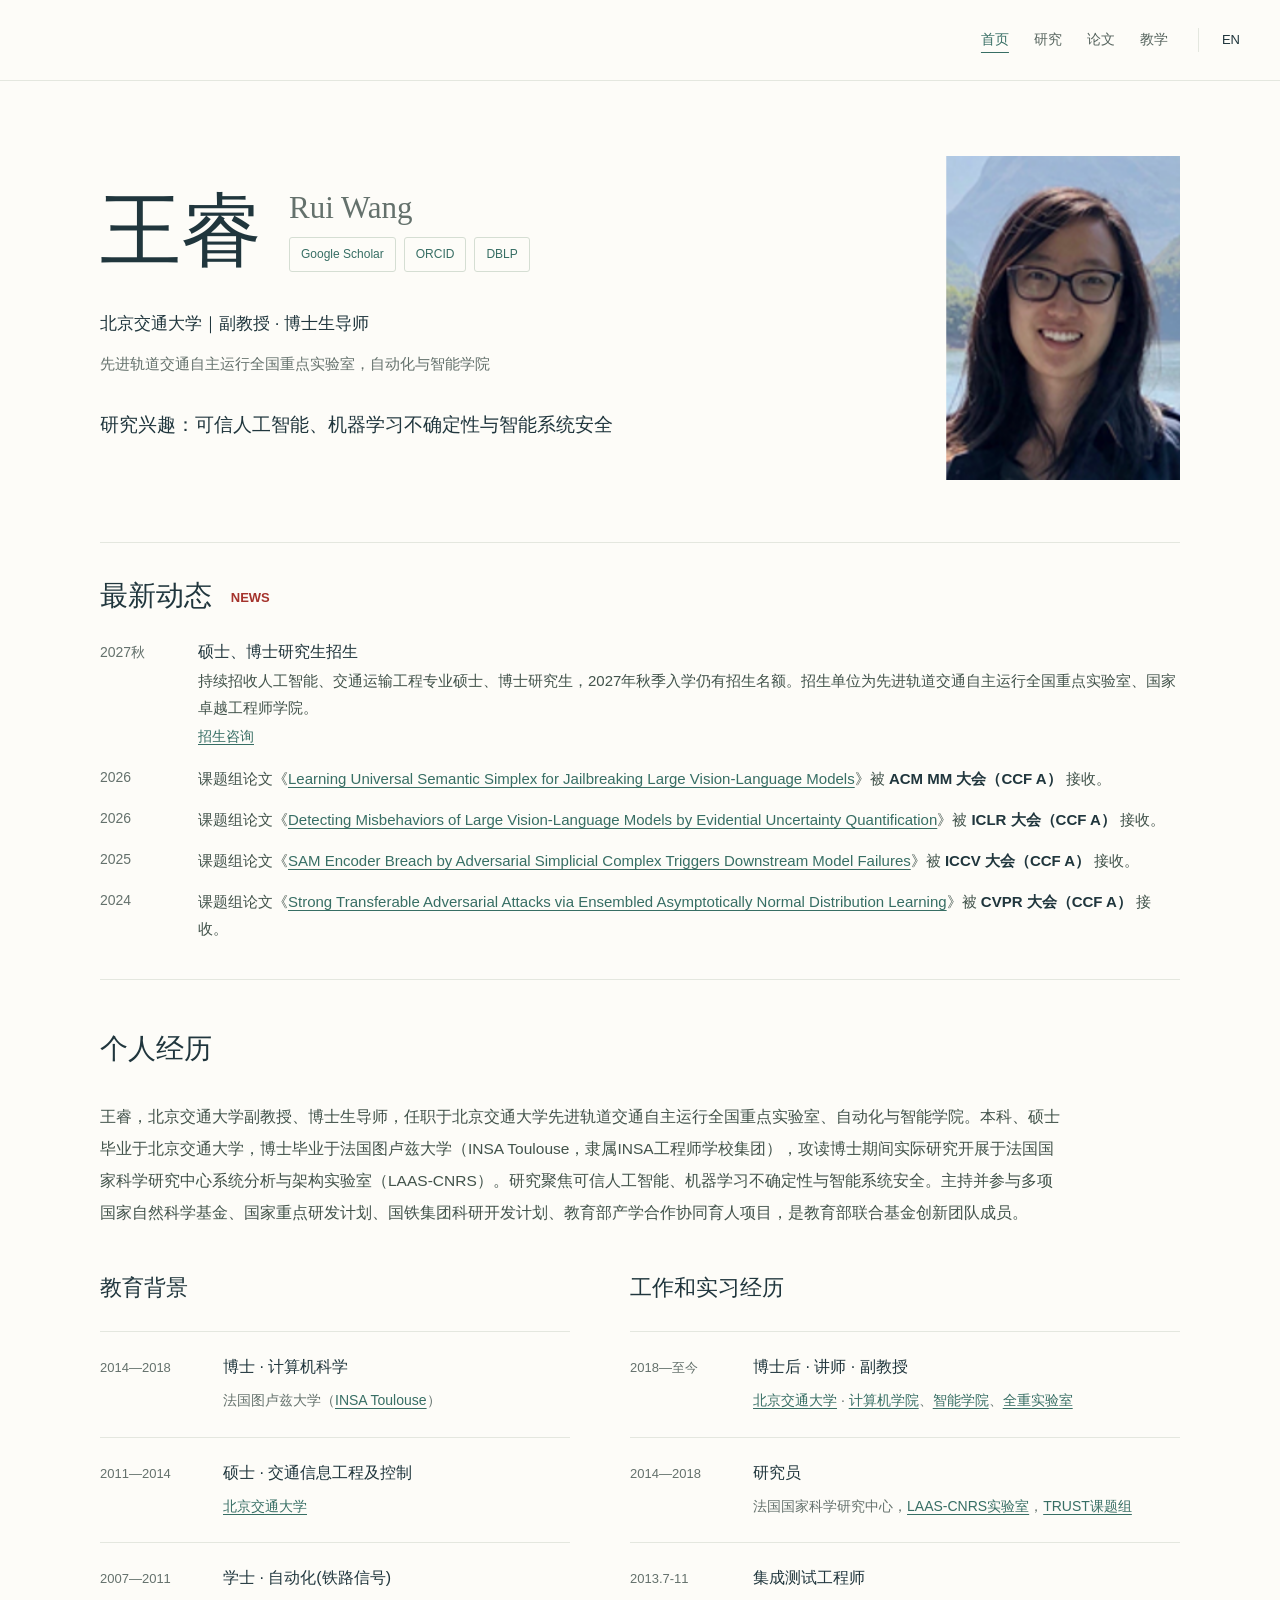
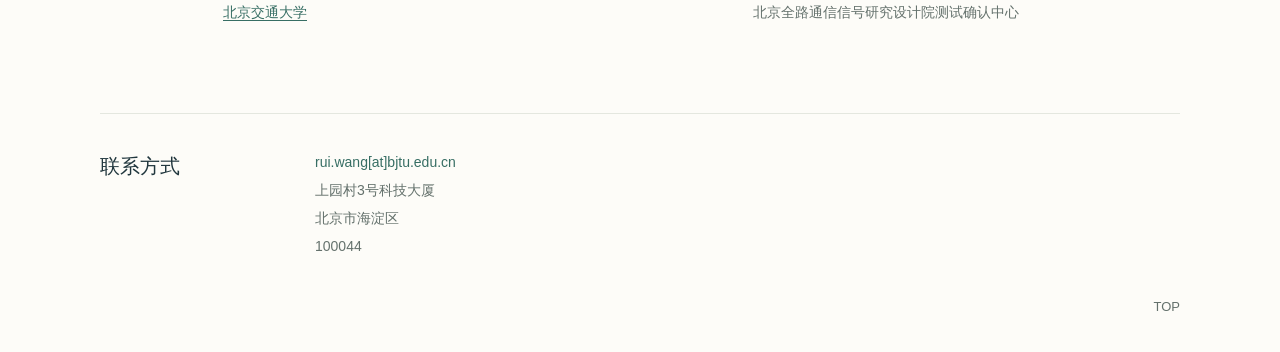
==== commit 30fc32c4: "Refine news layout and announce conference acceptances" ====
--- a/index.html
+++ b/index.html
@@ -1,3 +1,3 @@
 <!doctype html>
 <html lang="zh-CN"><head><meta charset="utf-8"><meta name="viewport" content="width=device-width, initial-scale=1"><title>王睿 | 北京交通大学</title><meta name="description" content="王睿，北京交通大学副教授、博士生导师。研究可信人工智能、不确定性量化、对抗鲁棒性与智能系统安全。"><meta name="theme-color" content="#fdfcf8"><link rel="icon" type="image/svg+xml" href="./assets/favicon.svg"><link rel="stylesheet" href="./styles.css"><link rel="canonical" href="https://rwang0309.github.io/"><link rel="alternate" hreflang="zh-CN" href="https://rwang0309.github.io/"><link rel="alternate" hreflang="en" href="https://rwang0309.github.io/en/"><link rel="alternate" hreflang="x-default" href="https://rwang0309.github.io/"><meta property="og:title" content="王睿 | 北京交通大学"><meta property="og:description" content="王睿，北京交通大学副教授、博士生导师。研究可信人工智能、不确定性量化、对抗鲁棒性与智能系统安全。"><meta property="og:type" content="profile"><meta property="og:url" content="https://rwang0309.github.io/"><meta property="og:image" content="https://rwang0309.github.io/assets/portrait.png"><meta property="og:locale" content="zh_CN"><script type="application/ld+json">{"@context":"https://schema.org","@type":"Person","name":"Rui Wang","alternateName":"王睿","jobTitle":"Associate Professor","url":"https://rwang0309.github.io","email":"mailto:rui.wang@bjtu.edu.cn","image":"https://rwang0309.github.io/assets/portrait.png","affiliation":{"@type":"CollegeOrUniversity","name":"Beijing Jiaotong University"},"sameAs":["https://scholar.google.com/citations?user=rSBGefoAAAAJ&hl=en","https://orcid.org/0000-0002-7121-9574","https://dblp.org/pid/06/2293-42.html"]}</script><script src="./app.js" defer></script></head>
-<body data-page="home" id="top"><a class="skip-link" href="#main">跳转到正文</a><header class="site-header"><div class="header-inner container"><button class="menu-toggle" type="button" aria-expanded="false" aria-controls="main-nav" aria-label="展开导航"><span></span><span></span></button><nav class="main-nav" id="main-nav" aria-label="主导航"><a href="index.html" aria-current="page">首页</a><a href="research.html">研究</a><a href="publications.html">论文</a><a href="teaching.html">教学</a></nav><a class="language-switch" href="en/index.html" lang="en" hreflang="en" aria-label="Switch to English">EN</a></div></header><main class="container page-main" id="main"><section class="hero"><div class="hero-copy"><div class="hero-identity"><h1 class="hero-name">王睿</h1><div class="alternate-identity"><p class="alternate-name" lang="en">Rui Wang</p><div class="academic-links" aria-label="学术主页"><a class="academic-link" href="https://scholar.google.com/citations?user=rSBGefoAAAAJ&amp;hl=en" target="_blank" rel="noopener noreferrer">Google Scholar</a><a class="academic-link" href="https://orcid.org/0000-0002-7121-9574" target="_blank" rel="noopener noreferrer">ORCID</a><a class="academic-link" href="https://dblp.org/pid/06/2293-42.html" target="_blank" rel="noopener noreferrer">DBLP</a></div></div></div><p class="hero-role">北京交通大学｜副教授 · 博士生导师</p><p class="hero-affiliation">先进轨道交通自主运行全国重点实验室，自动化与智能学院</p><p class="hero-focus">研究兴趣：可信人工智能、机器学习不确定性与智能系统安全</p></div><div class="hero-portrait"><div class="portrait-wrap"><img src="./assets/portrait.png" width="196" height="270" alt="王睿老师肖像" fetchpriority="high"></div></div></section><section class="home-news" id="news" aria-labelledby="news-heading"><h2 class="home-section-title" id="news-heading">最新动态</h2><ol class="news-list"><li class="news-item news-pinned"><span class="news-date">2027秋</span><div class="news-body"><h3 class="news-title">硕士、博士研究生招生</h3><p class="news-copy">持续招收人工智能、交通运输工程专业硕士、博士研究生，2027年秋季入学仍有招生名额。招生单位为先进轨道交通自主运行全国重点实验室、国家卓越工程师学院。</p><a class="news-contact" href="mailto:rui.wang@bjtu.edu.cn">招生咨询</a></div></li><li class="news-item"><span class="news-date">2026</span><div class="news-body"><p class="news-copy"><strong>ACM MM（CCF A）</strong> 论文《<a class="news-paper" href="https://scholar.google.com/scholar?q=Learning%20Universal%20Semantic%20Simplex%20for%20Jailbreaking%20Large%20Vision-Language%20Models" target="_blank" rel="noopener noreferrer">Learning Universal Semantic Simplex for Jailbreaking Large Vision-Language Models</a>》终稿已完成。</p></div></li><li class="news-item"><span class="news-date">2026</span><div class="news-body"><p class="news-copy"><strong>ICLR（CCF A）</strong> 论文《<a class="news-paper" href="https://arxiv.org/abs/2602.05535" target="_blank" rel="noopener noreferrer">Detecting Misbehaviors of Large Vision-Language Models by Evidential Uncertainty Quantification</a>》终稿已完成。</p></div></li><li class="news-item"><span class="news-date">2025</span><div class="news-body"><p class="news-copy"><strong>ICCV（CCF A）</strong> 论文《<a class="news-paper" href="https://arxiv.org/abs/2508.06127" target="_blank" rel="noopener noreferrer">SAM Encoder Breach by Adversarial Simplicial Complex Triggers Downstream Model Failures</a>》终稿已完成。</p></div></li><li class="news-item"><span class="news-date">2024</span><div class="news-body"><p class="news-copy"><strong>CVPR（CCF A）</strong> 论文《<a class="news-paper" href="https://arxiv.org/abs/2209.11964" target="_blank" rel="noopener noreferrer">Strong Transferable Adversarial Attacks via Ensembled Asymptotically Normal Distribution Learning</a>》终稿已完成。</p></div></li></ol></section><section class="home-biography" id="biography"><h2 class="home-section-title">个人经历</h2><div class="bio-copy"><p>王睿，北京交通大学副教授、博士生导师，任职于北京交通大学先进轨道交通自主运行全国重点实验室、自动化与智能学院。本科、硕士毕业于北京交通大学，博士毕业于法国图卢兹大学（INSA Toulouse，隶属INSA工程师学校集团），攻读博士期间实际研究开展于法国国家科学研究中心系统分析与架构实验室（LAAS-CNRS）。研究聚焦可信人工智能、机器学习不确定性与智能系统安全。主持并参与多项国家自然科学基金、国家重点研发计划、国铁集团科研开发计划、教育部产学合作协同育人项目，是教育部联合基金创新团队成员。</p></div><div class="timeline-grid"><section class="timeline-column"><h2>教育背景</h2><div class="timeline-item"><span class="timeline-date">2014—2018</span><div class="timeline-detail"><h3>博士 · 计算机科学</h3><p>法国图卢兹大学（<a href="https://www.insa-toulouse.fr/" target="_blank" rel="noopener noreferrer">INSA Toulouse</a>）</p></div></div><div class="timeline-item"><span class="timeline-date">2011—2014</span><div class="timeline-detail"><h3>硕士 · 交通信息工程及控制</h3><p><a href="https://www.bjtu.edu.cn/" target="_blank" rel="noopener noreferrer">北京交通大学</a></p></div></div><div class="timeline-item"><span class="timeline-date">2007—2011</span><div class="timeline-detail"><h3>学士 · 自动化(铁路信号)</h3><p><a href="https://www.bjtu.edu.cn/" target="_blank" rel="noopener noreferrer">北京交通大学</a></p></div></div></section><section class="timeline-column"><h2>工作和实习经历</h2><div class="timeline-item"><span class="timeline-date">2018—至今</span><div class="timeline-detail"><h3>博士后 · 讲师 · 副教授</h3><p><a href="https://www.bjtu.edu.cn/" target="_blank" rel="noopener noreferrer">北京交通大学</a> · <a href="https://cs.bjtu.edu.cn/" target="_blank" rel="noopener noreferrer">计算机学院</a>、<a href="https://ai.bjtu.edu.cn/" target="_blank" rel="noopener noreferrer">智能学院</a>、<a href="https://raolab.bjtu.edu.cn/" target="_blank" rel="noopener noreferrer">全重实验室</a></p></div></div><div class="timeline-item"><span class="timeline-date">2014—2018</span><div class="timeline-detail"><h3>研究员</h3><p>法国国家科学研究中心，<a href="https://www.laas.fr/fr/" target="_blank" rel="noopener noreferrer">LAAS-CNRS实验室</a>，<a href="https://www.laas.fr/fr/equipes/trust/" target="_blank" rel="noopener noreferrer">TRUST课题组</a></p></div></div><div class="timeline-item"><span class="timeline-date">2013.7-11</span><div class="timeline-detail"><h3>集成测试工程师</h3><p>北京全路通信信号研究设计院测试确认中心</p></div></div></section></div></section></main><footer class="site-footer"><div class="container contact-footer" id="contact"><h2>联系方式</h2><address><a href="mailto:rui.wang@bjtu.edu.cn">rui.wang[at]bjtu.edu.cn</a><br>上园村3号科技大厦<br>北京市海淀区<br>100044</address></div><div class="container footer-inner"><a class="back-to-top" href="#top">TOP</a></div></footer></body></html>+<body data-page="home" id="top"><a class="skip-link" href="#main">跳转到正文</a><header class="site-header"><div class="header-inner container"><button class="menu-toggle" type="button" aria-expanded="false" aria-controls="main-nav" aria-label="展开导航"><span></span><span></span></button><nav class="main-nav" id="main-nav" aria-label="主导航"><a href="index.html" aria-current="page">首页</a><a href="research.html">研究</a><a href="publications.html">论文</a><a href="teaching.html">教学</a></nav><a class="language-switch" href="en/index.html" lang="en" hreflang="en" aria-label="Switch to English">EN</a></div></header><main class="container page-main" id="main"><section class="hero"><div class="hero-copy"><div class="hero-identity"><h1 class="hero-name">王睿</h1><div class="alternate-identity"><p class="alternate-name" lang="en">Rui Wang</p><div class="academic-links" aria-label="学术主页"><a class="academic-link" href="https://scholar.google.com/citations?user=rSBGefoAAAAJ&amp;hl=en" target="_blank" rel="noopener noreferrer">Google Scholar</a><a class="academic-link" href="https://orcid.org/0000-0002-7121-9574" target="_blank" rel="noopener noreferrer">ORCID</a><a class="academic-link" href="https://dblp.org/pid/06/2293-42.html" target="_blank" rel="noopener noreferrer">DBLP</a></div></div></div><p class="hero-role">北京交通大学｜副教授 · 博士生导师</p><p class="hero-affiliation">先进轨道交通自主运行全国重点实验室，自动化与智能学院</p><p class="hero-focus">研究兴趣：可信人工智能、机器学习不确定性与智能系统安全</p></div><div class="hero-portrait"><div class="portrait-wrap"><img src="./assets/portrait.png" width="196" height="270" alt="王睿老师肖像" fetchpriority="high"></div></div></section><section class="home-news" id="news" aria-labelledby="news-heading"><h2 class="home-section-title" id="news-heading">最新动态 <span class="news-badge" aria-hidden="true">NEWS</span></h2><ol class="news-list"><li class="news-item news-pinned"><span class="news-date">2027秋</span><div class="news-body"><h3 class="news-title">硕士、博士研究生招生</h3><p class="news-copy">持续招收人工智能、交通运输工程专业硕士、博士研究生，2027年秋季入学仍有招生名额。招生单位为先进轨道交通自主运行全国重点实验室、国家卓越工程师学院。</p><a class="news-contact" href="mailto:rui.wang@bjtu.edu.cn">招生咨询</a></div></li><li class="news-item"><span class="news-date">2026</span><div class="news-body"><p class="news-copy">课题组论文《<a class="news-paper" href="https://scholar.google.com/scholar?q=Learning%20Universal%20Semantic%20Simplex%20for%20Jailbreaking%20Large%20Vision-Language%20Models" target="_blank" rel="noopener noreferrer">Learning Universal Semantic Simplex for Jailbreaking Large Vision-Language Models</a>》被 <strong>ACM MM 大会（CCF A）</strong> 接收。</p></div></li><li class="news-item"><span class="news-date">2026</span><div class="news-body"><p class="news-copy">课题组论文《<a class="news-paper" href="https://arxiv.org/abs/2602.05535" target="_blank" rel="noopener noreferrer">Detecting Misbehaviors of Large Vision-Language Models by Evidential Uncertainty Quantification</a>》被 <strong>ICLR 大会（CCF A）</strong> 接收。</p></div></li><li class="news-item"><span class="news-date">2025</span><div class="news-body"><p class="news-copy">课题组论文《<a class="news-paper" href="https://arxiv.org/abs/2508.06127" target="_blank" rel="noopener noreferrer">SAM Encoder Breach by Adversarial Simplicial Complex Triggers Downstream Model Failures</a>》被 <strong>ICCV 大会（CCF A）</strong> 接收。</p></div></li><li class="news-item"><span class="news-date">2024</span><div class="news-body"><p class="news-copy">课题组论文《<a class="news-paper" href="https://arxiv.org/abs/2209.11964" target="_blank" rel="noopener noreferrer">Strong Transferable Adversarial Attacks via Ensembled Asymptotically Normal Distribution Learning</a>》被 <strong>CVPR 大会（CCF A）</strong> 接收。</p></div></li></ol></section><section class="home-biography" id="biography"><h2 class="home-section-title">个人经历</h2><div class="bio-copy"><p>王睿，北京交通大学副教授、博士生导师，任职于北京交通大学先进轨道交通自主运行全国重点实验室、自动化与智能学院。本科、硕士毕业于北京交通大学，博士毕业于法国图卢兹大学（INSA Toulouse，隶属INSA工程师学校集团），攻读博士期间实际研究开展于法国国家科学研究中心系统分析与架构实验室（LAAS-CNRS）。研究聚焦可信人工智能、机器学习不确定性与智能系统安全。主持并参与多项国家自然科学基金、国家重点研发计划、国铁集团科研开发计划、教育部产学合作协同育人项目，是教育部联合基金创新团队成员。</p></div><div class="timeline-grid"><section class="timeline-column"><h2>教育背景</h2><div class="timeline-item"><span class="timeline-date">2014—2018</span><div class="timeline-detail"><h3>博士 · 计算机科学</h3><p>法国图卢兹大学（<a href="https://www.insa-toulouse.fr/" target="_blank" rel="noopener noreferrer">INSA Toulouse</a>）</p></div></div><div class="timeline-item"><span class="timeline-date">2011—2014</span><div class="timeline-detail"><h3>硕士 · 交通信息工程及控制</h3><p><a href="https://www.bjtu.edu.cn/" target="_blank" rel="noopener noreferrer">北京交通大学</a></p></div></div><div class="timeline-item"><span class="timeline-date">2007—2011</span><div class="timeline-detail"><h3>学士 · 自动化(铁路信号)</h3><p><a href="https://www.bjtu.edu.cn/" target="_blank" rel="noopener noreferrer">北京交通大学</a></p></div></div></section><section class="timeline-column"><h2>工作和实习经历</h2><div class="timeline-item"><span class="timeline-date">2018—至今</span><div class="timeline-detail"><h3>博士后 · 讲师 · 副教授</h3><p><a href="https://www.bjtu.edu.cn/" target="_blank" rel="noopener noreferrer">北京交通大学</a> · <a href="https://cs.bjtu.edu.cn/" target="_blank" rel="noopener noreferrer">计算机学院</a>、<a href="https://ai.bjtu.edu.cn/" target="_blank" rel="noopener noreferrer">智能学院</a>、<a href="https://raolab.bjtu.edu.cn/" target="_blank" rel="noopener noreferrer">全重实验室</a></p></div></div><div class="timeline-item"><span class="timeline-date">2014—2018</span><div class="timeline-detail"><h3>研究员</h3><p>法国国家科学研究中心，<a href="https://www.laas.fr/fr/" target="_blank" rel="noopener noreferrer">LAAS-CNRS实验室</a>，<a href="https://www.laas.fr/fr/equipes/trust/" target="_blank" rel="noopener noreferrer">TRUST课题组</a></p></div></div><div class="timeline-item"><span class="timeline-date">2013.7-11</span><div class="timeline-detail"><h3>集成测试工程师</h3><p>北京全路通信信号研究设计院测试确认中心</p></div></div></section></div></section></main><footer class="site-footer"><div class="container contact-footer" id="contact"><h2>联系方式</h2><address><a href="mailto:rui.wang@bjtu.edu.cn">rui.wang[at]bjtu.edu.cn</a><br>上园村3号科技大厦<br>北京市海淀区<br>100044</address></div><div class="container footer-inner"><a class="back-to-top" href="#top">TOP</a></div></footer></body></html>
--- a/styles.css
+++ b/styles.css
@@ -201,17 +201,21 @@
 .academic-link { display: inline-flex; align-items: center; justify-content: center; min-height: 35px; padding: 4px 11px; border: 1px solid #d5ded3; border-radius: 3px; color: var(--teal); font-size: 12px; text-decoration: none; white-space: nowrap; }
 .academic-link:hover { background: #f1f4eb; }
 .hero-focus { font-size: 19px; }
-.home-news { margin-bottom: 44px; padding-top: 44px; border-top: 1px solid var(--line); }
+.home-news { margin-bottom: 30px; padding-top: 28px; border-top: 1px solid var(--line); }
+.home-news .home-section-title { margin-bottom: 12px; }
+.news-badge { display: inline-block; margin-left: 11px; color: #a5332c; font-size: 13px; font-weight: 700; vertical-align: middle; animation: news-pulse 3s ease-in-out infinite; }
+@keyframes news-pulse {
+ 0%, 100% { opacity: 1; }
+ 50% { opacity: .6; }
+}
 .news-list { margin: 0; padding: 0; list-style: none; }
-.news-item { display: grid; grid-template-columns: 94px minmax(0,1fr); gap: 22px; padding: 18px 20px 18px 22px; border-top: 1px solid var(--line); }
-.news-item:first-child { border-top: 0; }
-.news-item.news-pinned { margin-bottom: 8px; padding-left: 20px; border-left: 2px solid var(--teal); background: #f2f5ed; }
-.news-date { padding-top: 2px; color: var(--muted); font-size: 14px; line-height: 1.8; font-variant-numeric: tabular-nums; }
+.news-item { display: grid; grid-template-columns: 82px minmax(0,1fr); gap: 16px; padding: 7px 0; }
+.news-date { color: var(--muted); font-size: 14px; line-height: 1.8; font-variant-numeric: tabular-nums; }
 .news-body { min-width: 0; }
-.news-title { margin-bottom: 9px; font-size: 17px; line-height: 1.65; }
-.news-copy { margin-bottom: 0; color: #42534b; font-size: 15px; line-height: 1.9; overflow-wrap: anywhere; }
+.news-title { margin-bottom: 3px; font-size: 16px; line-height: 1.5; }
+.news-copy { margin-bottom: 0; color: #42534b; font-size: 15px; line-height: 1.8; overflow-wrap: anywhere; }
 .news-copy strong { color: var(--ink); font-weight: 600; }
-.news-contact { display: inline-block; margin-top: 10px; font-size: 14px; }
+.news-contact { display: inline-block; margin-top: 3px; font-size: 14px; }
 .home-biography { padding-top: 44px; border-top: 1px solid var(--line); }
 .home-section-title { margin-bottom: 27px; font-size: 28px; }
 .home-biography .timeline-grid { margin-top: 40px; }
@@ -241,11 +245,11 @@
  html[lang="en"] .alternate-name { font-size: 25px; }
  .academic-link { min-height: 36px; padding-inline: 10px; font-size: 12px; }
  .hero-focus { font-size: 17px; }
- .home-news { margin-bottom: 32px; padding-top: 32px; }
- .news-item { grid-template-columns: minmax(0,1fr); gap: 7px; padding: 18px 14px; }
- .news-item.news-pinned { padding-left: 12px; }
- .news-date { padding-top: 0; font-size: 13px; }
- .news-title { font-size: 16px; }
+ .home-news { margin-bottom: 25px; padding-top: 24px; }
+ .home-news .home-section-title { margin-bottom: 10px; }
+ .news-badge { margin-left: 9px; font-size: 12px; }
+ .news-item { grid-template-columns: minmax(0,1fr); gap: 2px; padding: 8px 0; }
+ .news-date { font-size: 13px; line-height: 1.5; }
  .home-biography { padding-top: 32px; }
  .home-section-title { font-size: 25px; }
  .contact-footer { grid-template-columns: minmax(0,1fr); gap: 16px; padding-top: 25px; }
@@ -260,8 +264,10 @@
 }
 @media (prefers-reduced-motion: reduce) {
  html { scroll-behavior: auto; }
+ .news-badge { animation: none; opacity: 1; }
 }
 @media print {
+ .news-badge { animation: none; opacity: 1; }
  .site-header, .site-footer, .hero-actions, .publications-tools, .skip-link { display: none !important; }
  body { background: white; font-size: 10pt; }
  .container { width: 100%; }
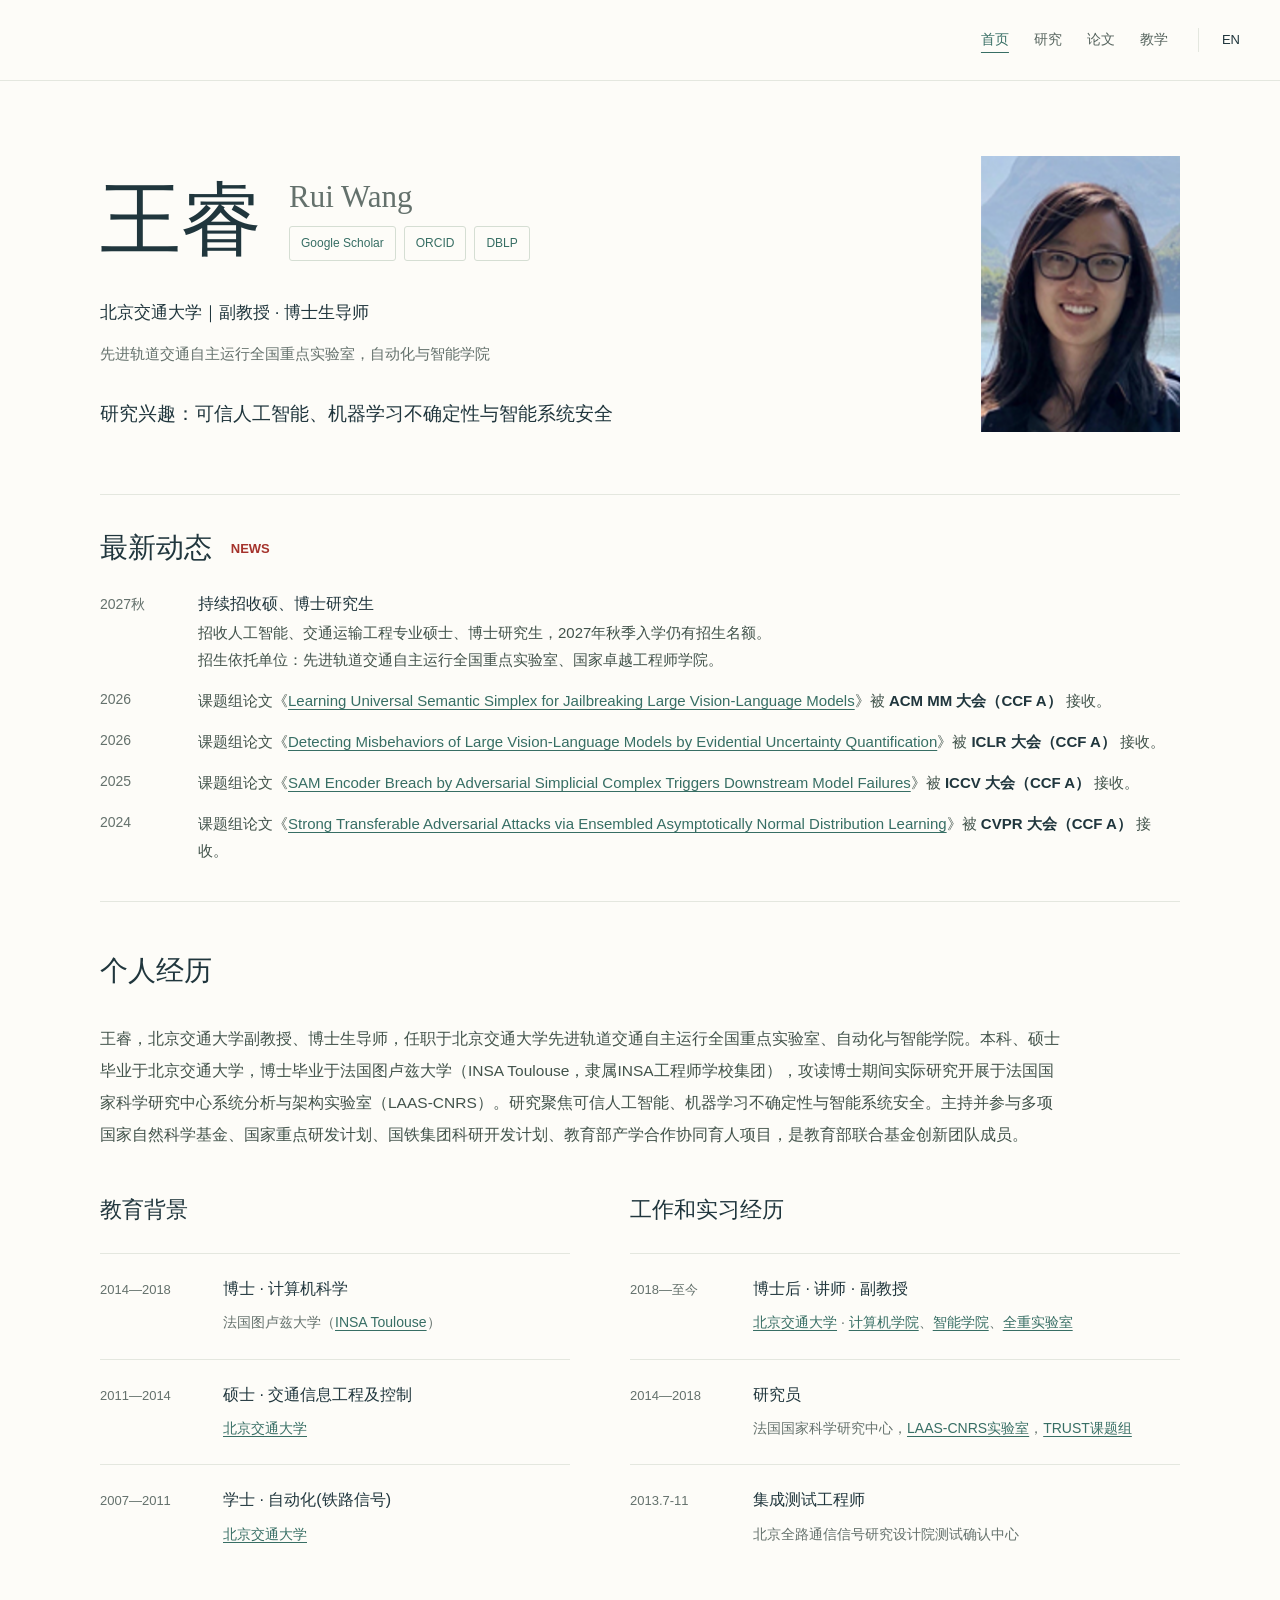
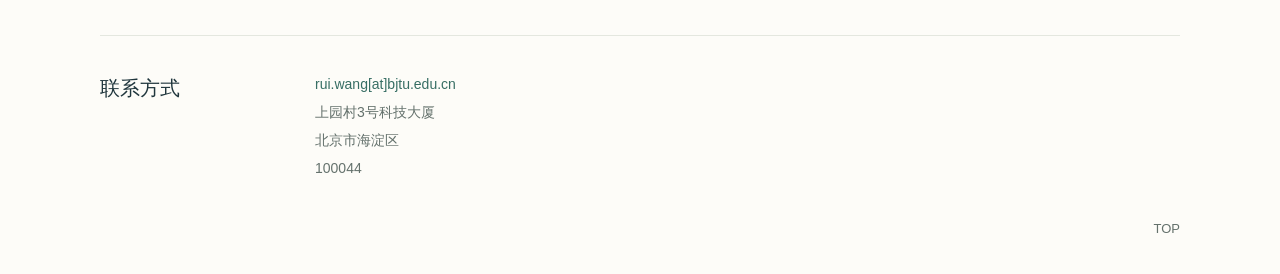
==== commit 010b2f08: "Update recruitment copy and align a smaller portrait" ====
--- a/index.html
+++ b/index.html
@@ -1,3 +1,3 @@
 <!doctype html>
 <html lang="zh-CN"><head><meta charset="utf-8"><meta name="viewport" content="width=device-width, initial-scale=1"><title>王睿 | 北京交通大学</title><meta name="description" content="王睿，北京交通大学副教授、博士生导师。研究可信人工智能、不确定性量化、对抗鲁棒性与智能系统安全。"><meta name="theme-color" content="#fdfcf8"><link rel="icon" type="image/svg+xml" href="./assets/favicon.svg"><link rel="stylesheet" href="./styles.css"><link rel="canonical" href="https://rwang0309.github.io/"><link rel="alternate" hreflang="zh-CN" href="https://rwang0309.github.io/"><link rel="alternate" hreflang="en" href="https://rwang0309.github.io/en/"><link rel="alternate" hreflang="x-default" href="https://rwang0309.github.io/"><meta property="og:title" content="王睿 | 北京交通大学"><meta property="og:description" content="王睿，北京交通大学副教授、博士生导师。研究可信人工智能、不确定性量化、对抗鲁棒性与智能系统安全。"><meta property="og:type" content="profile"><meta property="og:url" content="https://rwang0309.github.io/"><meta property="og:image" content="https://rwang0309.github.io/assets/portrait.png"><meta property="og:locale" content="zh_CN"><script type="application/ld+json">{"@context":"https://schema.org","@type":"Person","name":"Rui Wang","alternateName":"王睿","jobTitle":"Associate Professor","url":"https://rwang0309.github.io","email":"mailto:rui.wang@bjtu.edu.cn","image":"https://rwang0309.github.io/assets/portrait.png","affiliation":{"@type":"CollegeOrUniversity","name":"Beijing Jiaotong University"},"sameAs":["https://scholar.google.com/citations?user=rSBGefoAAAAJ&hl=en","https://orcid.org/0000-0002-7121-9574","https://dblp.org/pid/06/2293-42.html"]}</script><script src="./app.js" defer></script></head>
-<body data-page="home" id="top"><a class="skip-link" href="#main">跳转到正文</a><header class="site-header"><div class="header-inner container"><button class="menu-toggle" type="button" aria-expanded="false" aria-controls="main-nav" aria-label="展开导航"><span></span><span></span></button><nav class="main-nav" id="main-nav" aria-label="主导航"><a href="index.html" aria-current="page">首页</a><a href="research.html">研究</a><a href="publications.html">论文</a><a href="teaching.html">教学</a></nav><a class="language-switch" href="en/index.html" lang="en" hreflang="en" aria-label="Switch to English">EN</a></div></header><main class="container page-main" id="main"><section class="hero"><div class="hero-copy"><div class="hero-identity"><h1 class="hero-name">王睿</h1><div class="alternate-identity"><p class="alternate-name" lang="en">Rui Wang</p><div class="academic-links" aria-label="学术主页"><a class="academic-link" href="https://scholar.google.com/citations?user=rSBGefoAAAAJ&amp;hl=en" target="_blank" rel="noopener noreferrer">Google Scholar</a><a class="academic-link" href="https://orcid.org/0000-0002-7121-9574" target="_blank" rel="noopener noreferrer">ORCID</a><a class="academic-link" href="https://dblp.org/pid/06/2293-42.html" target="_blank" rel="noopener noreferrer">DBLP</a></div></div></div><p class="hero-role">北京交通大学｜副教授 · 博士生导师</p><p class="hero-affiliation">先进轨道交通自主运行全国重点实验室，自动化与智能学院</p><p class="hero-focus">研究兴趣：可信人工智能、机器学习不确定性与智能系统安全</p></div><div class="hero-portrait"><div class="portrait-wrap"><img src="./assets/portrait.png" width="196" height="270" alt="王睿老师肖像" fetchpriority="high"></div></div></section><section class="home-news" id="news" aria-labelledby="news-heading"><h2 class="home-section-title" id="news-heading">最新动态 <span class="news-badge" aria-hidden="true">NEWS</span></h2><ol class="news-list"><li class="news-item news-pinned"><span class="news-date">2027秋</span><div class="news-body"><h3 class="news-title">硕士、博士研究生招生</h3><p class="news-copy">持续招收人工智能、交通运输工程专业硕士、博士研究生，2027年秋季入学仍有招生名额。招生单位为先进轨道交通自主运行全国重点实验室、国家卓越工程师学院。</p><a class="news-contact" href="mailto:rui.wang@bjtu.edu.cn">招生咨询</a></div></li><li class="news-item"><span class="news-date">2026</span><div class="news-body"><p class="news-copy">课题组论文《<a class="news-paper" href="https://scholar.google.com/scholar?q=Learning%20Universal%20Semantic%20Simplex%20for%20Jailbreaking%20Large%20Vision-Language%20Models" target="_blank" rel="noopener noreferrer">Learning Universal Semantic Simplex for Jailbreaking Large Vision-Language Models</a>》被 <strong>ACM MM 大会（CCF A）</strong> 接收。</p></div></li><li class="news-item"><span class="news-date">2026</span><div class="news-body"><p class="news-copy">课题组论文《<a class="news-paper" href="https://arxiv.org/abs/2602.05535" target="_blank" rel="noopener noreferrer">Detecting Misbehaviors of Large Vision-Language Models by Evidential Uncertainty Quantification</a>》被 <strong>ICLR 大会（CCF A）</strong> 接收。</p></div></li><li class="news-item"><span class="news-date">2025</span><div class="news-body"><p class="news-copy">课题组论文《<a class="news-paper" href="https://arxiv.org/abs/2508.06127" target="_blank" rel="noopener noreferrer">SAM Encoder Breach by Adversarial Simplicial Complex Triggers Downstream Model Failures</a>》被 <strong>ICCV 大会（CCF A）</strong> 接收。</p></div></li><li class="news-item"><span class="news-date">2024</span><div class="news-body"><p class="news-copy">课题组论文《<a class="news-paper" href="https://arxiv.org/abs/2209.11964" target="_blank" rel="noopener noreferrer">Strong Transferable Adversarial Attacks via Ensembled Asymptotically Normal Distribution Learning</a>》被 <strong>CVPR 大会（CCF A）</strong> 接收。</p></div></li></ol></section><section class="home-biography" id="biography"><h2 class="home-section-title">个人经历</h2><div class="bio-copy"><p>王睿，北京交通大学副教授、博士生导师，任职于北京交通大学先进轨道交通自主运行全国重点实验室、自动化与智能学院。本科、硕士毕业于北京交通大学，博士毕业于法国图卢兹大学（INSA Toulouse，隶属INSA工程师学校集团），攻读博士期间实际研究开展于法国国家科学研究中心系统分析与架构实验室（LAAS-CNRS）。研究聚焦可信人工智能、机器学习不确定性与智能系统安全。主持并参与多项国家自然科学基金、国家重点研发计划、国铁集团科研开发计划、教育部产学合作协同育人项目，是教育部联合基金创新团队成员。</p></div><div class="timeline-grid"><section class="timeline-column"><h2>教育背景</h2><div class="timeline-item"><span class="timeline-date">2014—2018</span><div class="timeline-detail"><h3>博士 · 计算机科学</h3><p>法国图卢兹大学（<a href="https://www.insa-toulouse.fr/" target="_blank" rel="noopener noreferrer">INSA Toulouse</a>）</p></div></div><div class="timeline-item"><span class="timeline-date">2011—2014</span><div class="timeline-detail"><h3>硕士 · 交通信息工程及控制</h3><p><a href="https://www.bjtu.edu.cn/" target="_blank" rel="noopener noreferrer">北京交通大学</a></p></div></div><div class="timeline-item"><span class="timeline-date">2007—2011</span><div class="timeline-detail"><h3>学士 · 自动化(铁路信号)</h3><p><a href="https://www.bjtu.edu.cn/" target="_blank" rel="noopener noreferrer">北京交通大学</a></p></div></div></section><section class="timeline-column"><h2>工作和实习经历</h2><div class="timeline-item"><span class="timeline-date">2018—至今</span><div class="timeline-detail"><h3>博士后 · 讲师 · 副教授</h3><p><a href="https://www.bjtu.edu.cn/" target="_blank" rel="noopener noreferrer">北京交通大学</a> · <a href="https://cs.bjtu.edu.cn/" target="_blank" rel="noopener noreferrer">计算机学院</a>、<a href="https://ai.bjtu.edu.cn/" target="_blank" rel="noopener noreferrer">智能学院</a>、<a href="https://raolab.bjtu.edu.cn/" target="_blank" rel="noopener noreferrer">全重实验室</a></p></div></div><div class="timeline-item"><span class="timeline-date">2014—2018</span><div class="timeline-detail"><h3>研究员</h3><p>法国国家科学研究中心，<a href="https://www.laas.fr/fr/" target="_blank" rel="noopener noreferrer">LAAS-CNRS实验室</a>，<a href="https://www.laas.fr/fr/equipes/trust/" target="_blank" rel="noopener noreferrer">TRUST课题组</a></p></div></div><div class="timeline-item"><span class="timeline-date">2013.7-11</span><div class="timeline-detail"><h3>集成测试工程师</h3><p>北京全路通信信号研究设计院测试确认中心</p></div></div></section></div></section></main><footer class="site-footer"><div class="container contact-footer" id="contact"><h2>联系方式</h2><address><a href="mailto:rui.wang@bjtu.edu.cn">rui.wang[at]bjtu.edu.cn</a><br>上园村3号科技大厦<br>北京市海淀区<br>100044</address></div><div class="container footer-inner"><a class="back-to-top" href="#top">TOP</a></div></footer></body></html>+<body data-page="home" id="top"><a class="skip-link" href="#main">跳转到正文</a><header class="site-header"><div class="header-inner container"><button class="menu-toggle" type="button" aria-expanded="false" aria-controls="main-nav" aria-label="展开导航"><span></span><span></span></button><nav class="main-nav" id="main-nav" aria-label="主导航"><a href="index.html" aria-current="page">首页</a><a href="research.html">研究</a><a href="publications.html">论文</a><a href="teaching.html">教学</a></nav><a class="language-switch" href="en/index.html" lang="en" hreflang="en" aria-label="Switch to English">EN</a></div></header><main class="container page-main" id="main"><section class="hero"><div class="hero-copy"><div class="hero-identity"><h1 class="hero-name">王睿</h1><div class="alternate-identity"><p class="alternate-name" lang="en">Rui Wang</p><div class="academic-links" aria-label="学术主页"><a class="academic-link" href="https://scholar.google.com/citations?user=rSBGefoAAAAJ&amp;hl=en" target="_blank" rel="noopener noreferrer">Google Scholar</a><a class="academic-link" href="https://orcid.org/0000-0002-7121-9574" target="_blank" rel="noopener noreferrer">ORCID</a><a class="academic-link" href="https://dblp.org/pid/06/2293-42.html" target="_blank" rel="noopener noreferrer">DBLP</a></div></div></div><p class="hero-role">北京交通大学｜副教授 · 博士生导师</p><p class="hero-affiliation">先进轨道交通自主运行全国重点实验室，自动化与智能学院</p><p class="hero-focus">研究兴趣：可信人工智能、机器学习不确定性与智能系统安全</p></div><div class="hero-portrait"><div class="portrait-wrap"><img src="./assets/portrait.png" width="196" height="270" alt="王睿老师肖像" fetchpriority="high"></div></div></section><section class="home-news" id="news" aria-labelledby="news-heading"><h2 class="home-section-title" id="news-heading">最新动态 <span class="news-badge" aria-hidden="true">NEWS</span></h2><ol class="news-list"><li class="news-item news-pinned"><span class="news-date">2027秋</span><div class="news-body"><h3 class="news-title">持续招收硕、博士研究生</h3><p class="news-copy">招收人工智能、交通运输工程专业硕士、博士研究生，2027年秋季入学仍有招生名额。<br>招生依托单位：先进轨道交通自主运行全国重点实验室、国家卓越工程师学院。</p></div></li><li class="news-item"><span class="news-date">2026</span><div class="news-body"><p class="news-copy">课题组论文《<a class="news-paper" href="https://scholar.google.com/scholar?q=Learning%20Universal%20Semantic%20Simplex%20for%20Jailbreaking%20Large%20Vision-Language%20Models" target="_blank" rel="noopener noreferrer">Learning Universal Semantic Simplex for Jailbreaking Large Vision-Language Models</a>》被 <strong>ACM MM 大会（CCF A）</strong> 接收。</p></div></li><li class="news-item"><span class="news-date">2026</span><div class="news-body"><p class="news-copy">课题组论文《<a class="news-paper" href="https://arxiv.org/abs/2602.05535" target="_blank" rel="noopener noreferrer">Detecting Misbehaviors of Large Vision-Language Models by Evidential Uncertainty Quantification</a>》被 <strong>ICLR 大会（CCF A）</strong> 接收。</p></div></li><li class="news-item"><span class="news-date">2025</span><div class="news-body"><p class="news-copy">课题组论文《<a class="news-paper" href="https://arxiv.org/abs/2508.06127" target="_blank" rel="noopener noreferrer">SAM Encoder Breach by Adversarial Simplicial Complex Triggers Downstream Model Failures</a>》被 <strong>ICCV 大会（CCF A）</strong> 接收。</p></div></li><li class="news-item"><span class="news-date">2024</span><div class="news-body"><p class="news-copy">课题组论文《<a class="news-paper" href="https://arxiv.org/abs/2209.11964" target="_blank" rel="noopener noreferrer">Strong Transferable Adversarial Attacks via Ensembled Asymptotically Normal Distribution Learning</a>》被 <strong>CVPR 大会（CCF A）</strong> 接收。</p></div></li></ol></section><section class="home-biography" id="biography"><h2 class="home-section-title">个人经历</h2><div class="bio-copy"><p>王睿，北京交通大学副教授、博士生导师，任职于北京交通大学先进轨道交通自主运行全国重点实验室、自动化与智能学院。本科、硕士毕业于北京交通大学，博士毕业于法国图卢兹大学（INSA Toulouse，隶属INSA工程师学校集团），攻读博士期间实际研究开展于法国国家科学研究中心系统分析与架构实验室（LAAS-CNRS）。研究聚焦可信人工智能、机器学习不确定性与智能系统安全。主持并参与多项国家自然科学基金、国家重点研发计划、国铁集团科研开发计划、教育部产学合作协同育人项目，是教育部联合基金创新团队成员。</p></div><div class="timeline-grid"><section class="timeline-column"><h2>教育背景</h2><div class="timeline-item"><span class="timeline-date">2014—2018</span><div class="timeline-detail"><h3>博士 · 计算机科学</h3><p>法国图卢兹大学（<a href="https://www.insa-toulouse.fr/" target="_blank" rel="noopener noreferrer">INSA Toulouse</a>）</p></div></div><div class="timeline-item"><span class="timeline-date">2011—2014</span><div class="timeline-detail"><h3>硕士 · 交通信息工程及控制</h3><p><a href="https://www.bjtu.edu.cn/" target="_blank" rel="noopener noreferrer">北京交通大学</a></p></div></div><div class="timeline-item"><span class="timeline-date">2007—2011</span><div class="timeline-detail"><h3>学士 · 自动化(铁路信号)</h3><p><a href="https://www.bjtu.edu.cn/" target="_blank" rel="noopener noreferrer">北京交通大学</a></p></div></div></section><section class="timeline-column"><h2>工作和实习经历</h2><div class="timeline-item"><span class="timeline-date">2018—至今</span><div class="timeline-detail"><h3>博士后 · 讲师 · 副教授</h3><p><a href="https://www.bjtu.edu.cn/" target="_blank" rel="noopener noreferrer">北京交通大学</a> · <a href="https://cs.bjtu.edu.cn/" target="_blank" rel="noopener noreferrer">计算机学院</a>、<a href="https://ai.bjtu.edu.cn/" target="_blank" rel="noopener noreferrer">智能学院</a>、<a href="https://raolab.bjtu.edu.cn/" target="_blank" rel="noopener noreferrer">全重实验室</a></p></div></div><div class="timeline-item"><span class="timeline-date">2014—2018</span><div class="timeline-detail"><h3>研究员</h3><p>法国国家科学研究中心，<a href="https://www.laas.fr/fr/" target="_blank" rel="noopener noreferrer">LAAS-CNRS实验室</a>，<a href="https://www.laas.fr/fr/equipes/trust/" target="_blank" rel="noopener noreferrer">TRUST课题组</a></p></div></div><div class="timeline-item"><span class="timeline-date">2013.7-11</span><div class="timeline-detail"><h3>集成测试工程师</h3><p>北京全路通信信号研究设计院测试确认中心</p></div></div></section></div></section></main><footer class="site-footer"><div class="container contact-footer" id="contact"><h2>联系方式</h2><address><a href="mailto:rui.wang@bjtu.edu.cn">rui.wang[at]bjtu.edu.cn</a><br>上园村3号科技大厦<br>北京市海淀区<br>100044</address></div><div class="container footer-inner"><a class="back-to-top" href="#top">TOP</a></div></footer></body></html>
--- a/styles.css
+++ b/styles.css
@@ -35,21 +35,21 @@
 .page-title { margin-bottom: 37px; font-size: 32px; line-height: 1.4; }
 html[lang="en"] .page-title { font-family: Georgia, "Times New Roman", serif; font-size: 37px; }
 body[data-page="home"] .page-main { display: flex; flex-direction: column; justify-content: center; padding-block: 55px 35px; }
-.hero { display: grid; grid-template-columns: minmax(0, 1fr) 235px; align-items: center; gap: 85px; padding-block: 40px 65px; }
+.hero { display: grid; grid-template-columns: minmax(0, 1fr) 200px; align-items: end; gap: 85px; padding-block: 40px 65px; }
 .hero-name { margin-bottom: 30px; font-size: clamp(60px, 6.3vw, 82px); font-weight: 500; line-height: 1.2; }
 html[lang="en"] .hero-name { font-family: Georgia, "Times New Roman", serif; font-weight: 400; letter-spacing: -.04em; }
 .hero-name span { display: inline-block; margin-left: 21px; color: var(--muted); font: 400 .38em Georgia, serif; letter-spacing: 0; }
 html[lang="en"] .hero-name span { font-family: var(--font); }
 .hero-role { margin-bottom: 11px; font-size: 17px; font-weight: 500; }
 .hero-affiliation { margin-bottom: 29px; color: var(--muted); font-size: 15px; line-height: 1.9; }
-.hero-focus { margin-bottom: 12px; font-size: 21px; line-height: 1.8; }
+.hero-focus { margin-bottom: 0; font-size: 21px; line-height: 1.8; }
 .hero-focus-en { margin-bottom: 0; color: var(--muted); font: italic 17px/1.8 Georgia, serif; }
 .hero-actions { display: flex; align-items: center; gap: 20px; margin-top: 28px; }
 .button { display: inline-flex; align-items: center; justify-content: center; min-width: 85px; min-height: 43px; padding: 8px 21px; text-decoration: none; font-size: 14px; }
 .button-primary { background: var(--teal); color: white; border: 1px solid var(--teal); }
 .button-primary:hover { color: white; background: #28584e; }
 .button-text { border: 1px solid #cfdbd1; }
-.hero-portrait { width: 235px; justify-self: end; }
+.hero-portrait { width: 200px; align-self: end; justify-self: end; }
 .portrait-wrap img { width: 100%; aspect-ratio: 196 / 270; object-fit: cover; }
 .home-contact { display: flex; flex-wrap: wrap; gap: 18px 32px; padding-top: 23px; border-top: 1px solid var(--line); }
 .home-contact a { font-size: 14px; text-decoration: none; }
@@ -117,8 +117,8 @@
  .header-inner { width: calc(100% - 56px); gap: 22px; }
  .main-nav { gap: 18px; }
  .main-nav a { font-size: 13px; }
- .hero { grid-template-columns: minmax(0,1fr) 215px; gap: 50px; }
- .hero-portrait { width: 215px; }
+ .hero { grid-template-columns: minmax(0,1fr) 185px; gap: 50px; }
+ .hero-portrait { width: 185px; }
  .timeline-grid { gap: 36px; }
 }
 @media (max-width: 1000px) {
@@ -147,7 +147,7 @@
  .hero-focus { font-size: 19px; }
  .hero-focus-en { font-size: 16px; }
  .hero-actions { margin-top: 24px; }
- .hero-portrait { width: 155px; justify-self: start; }
+ .hero-portrait { width: 135px; justify-self: start; }
  .home-contact { gap: 12px 24px; }
  .home-contact a { font-size: 14px; }
  .bio-copy p { font-size: 15px; line-height: 2; }
@@ -215,7 +215,6 @@
 .news-title { margin-bottom: 3px; font-size: 16px; line-height: 1.5; }
 .news-copy { margin-bottom: 0; color: #42534b; font-size: 15px; line-height: 1.8; overflow-wrap: anywhere; }
 .news-copy strong { color: var(--ink); font-weight: 600; }
-.news-contact { display: inline-block; margin-top: 3px; font-size: 14px; }
 .home-biography { padding-top: 44px; border-top: 1px solid var(--line); }
 .home-section-title { margin-bottom: 27px; font-size: 28px; }
 .home-biography .timeline-grid { margin-top: 40px; }
